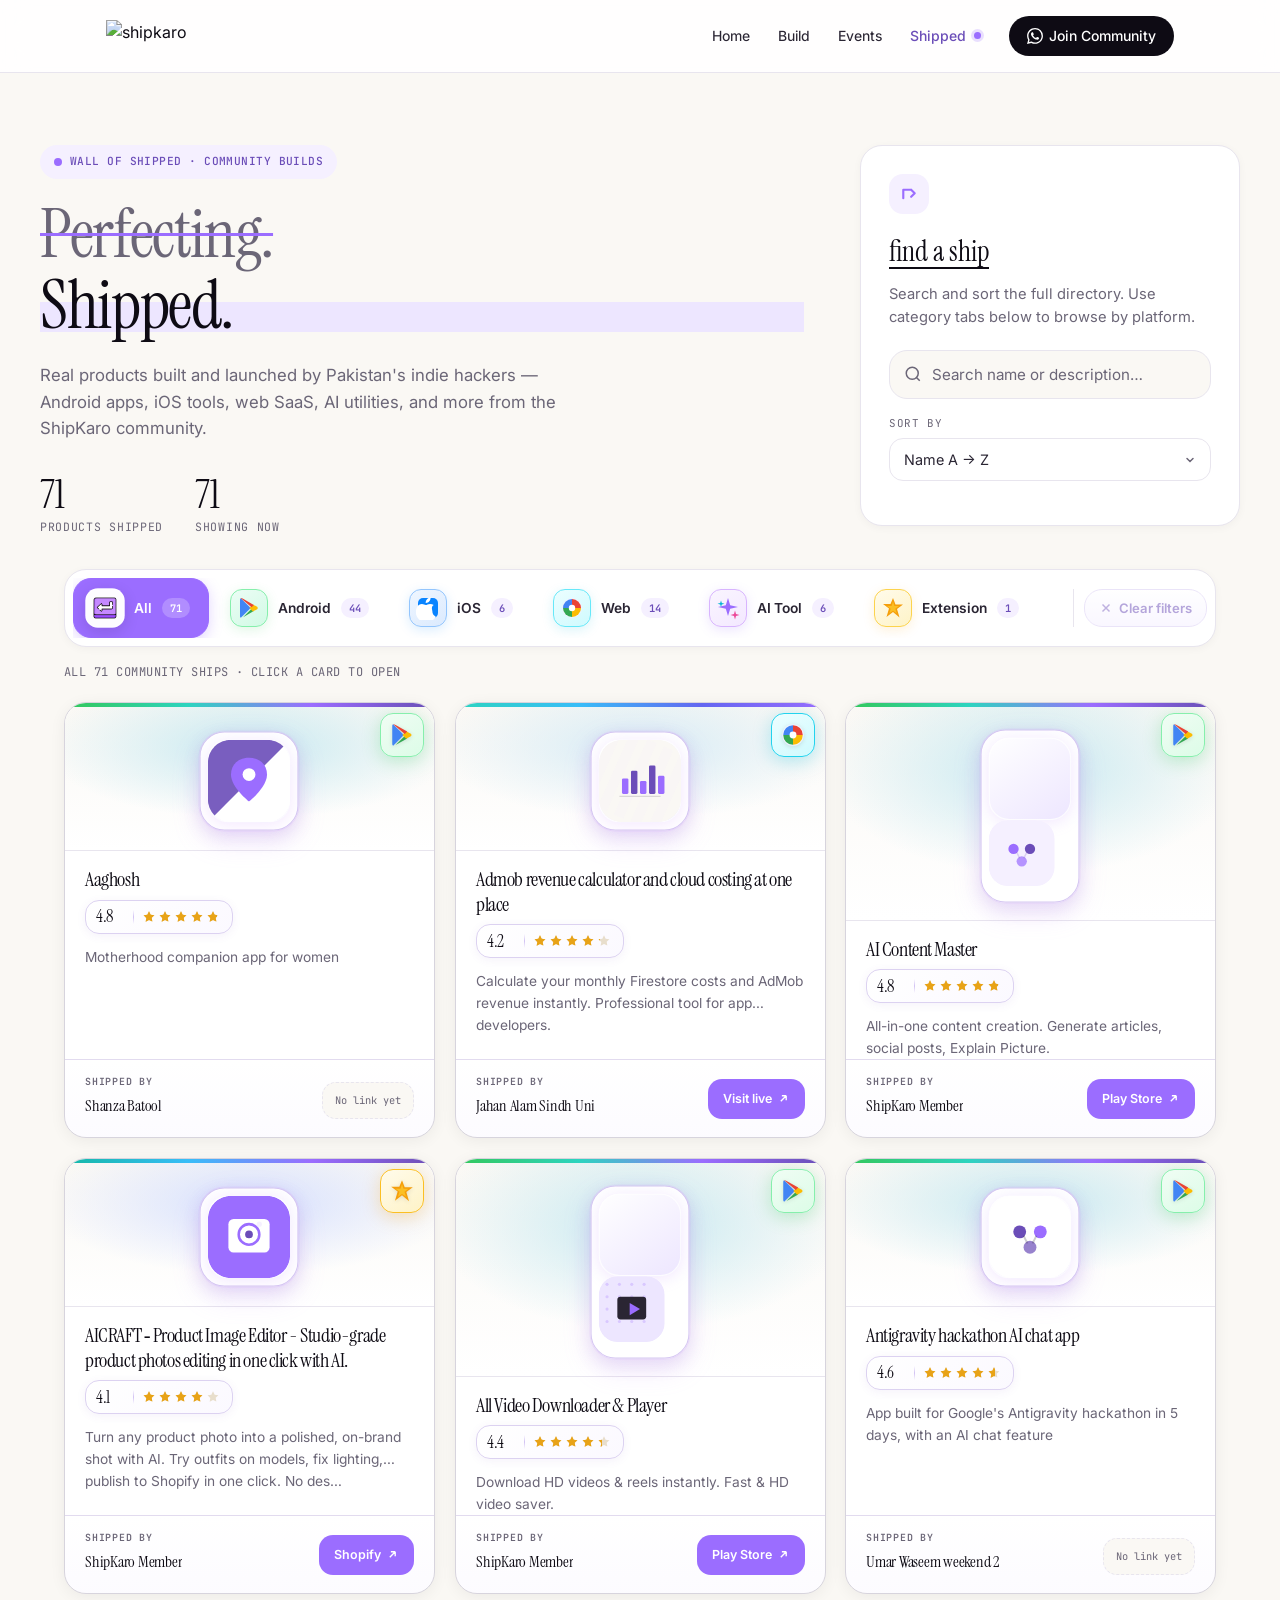
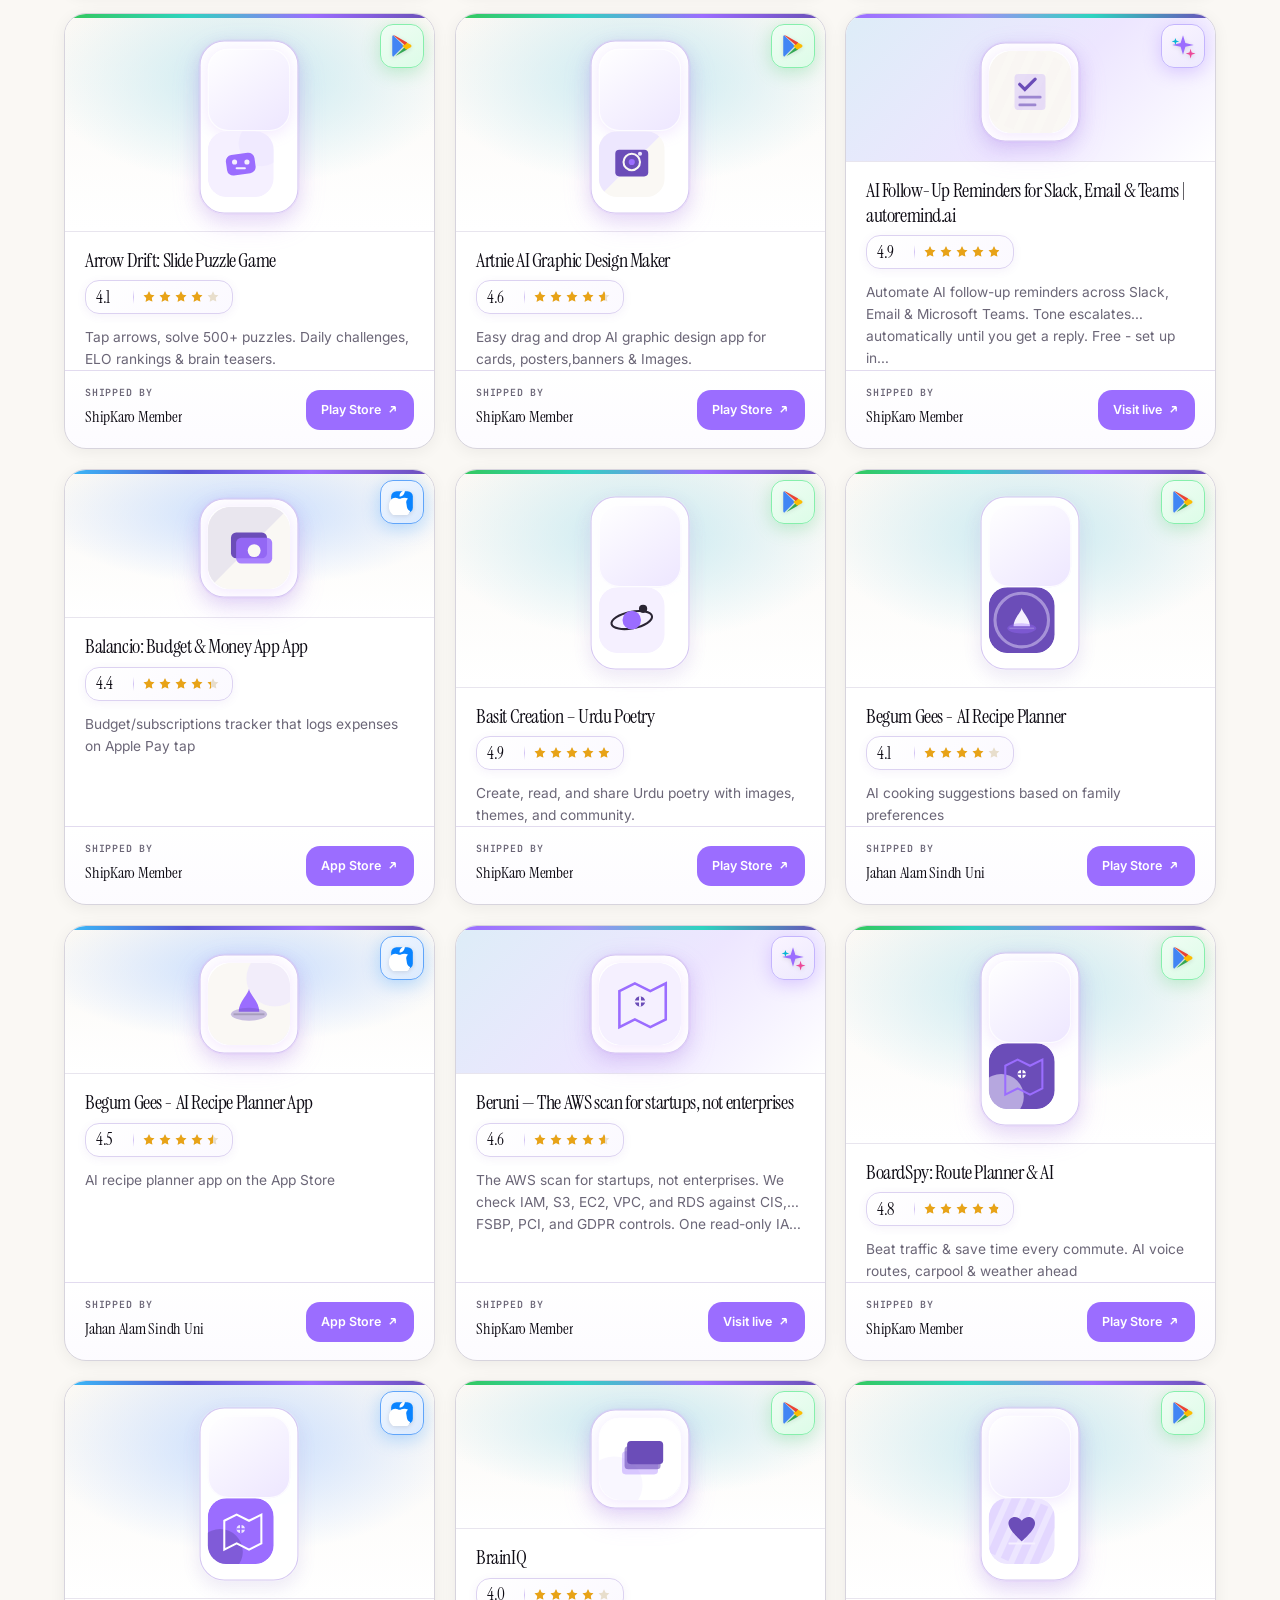
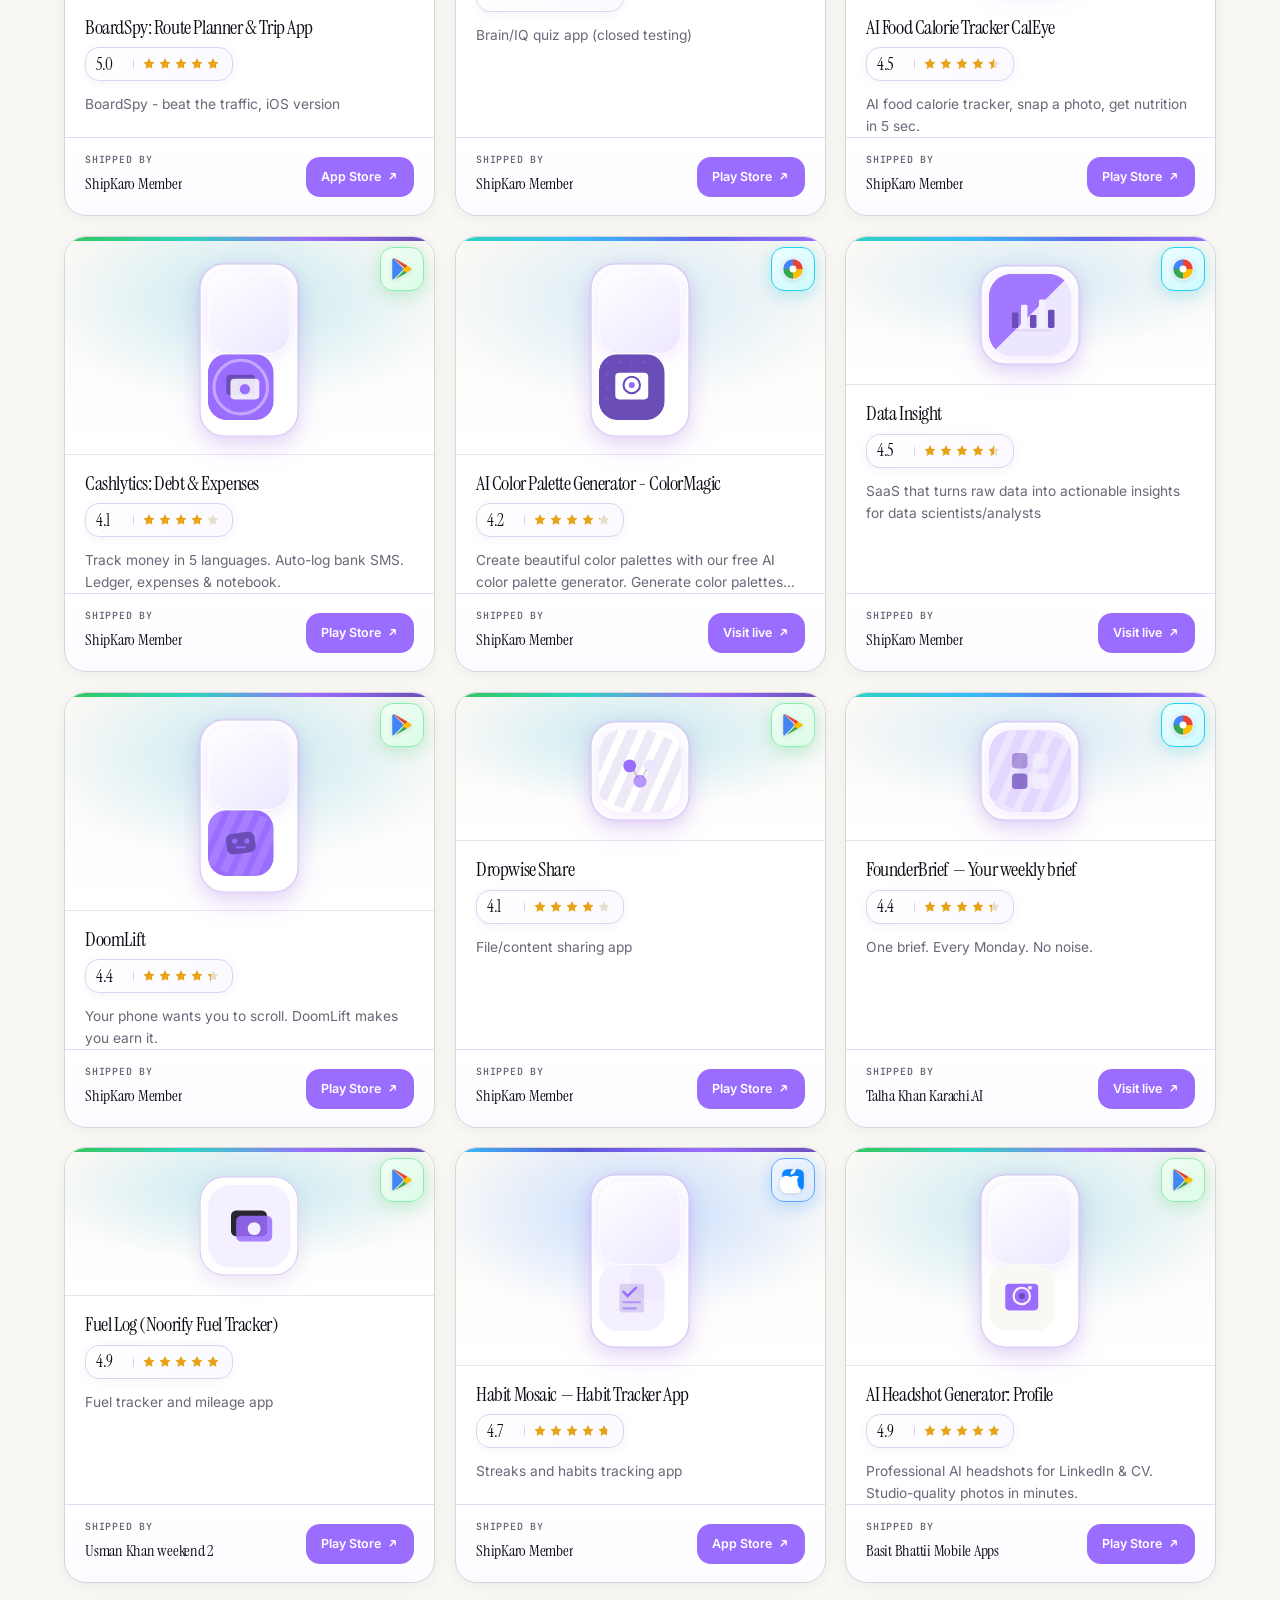
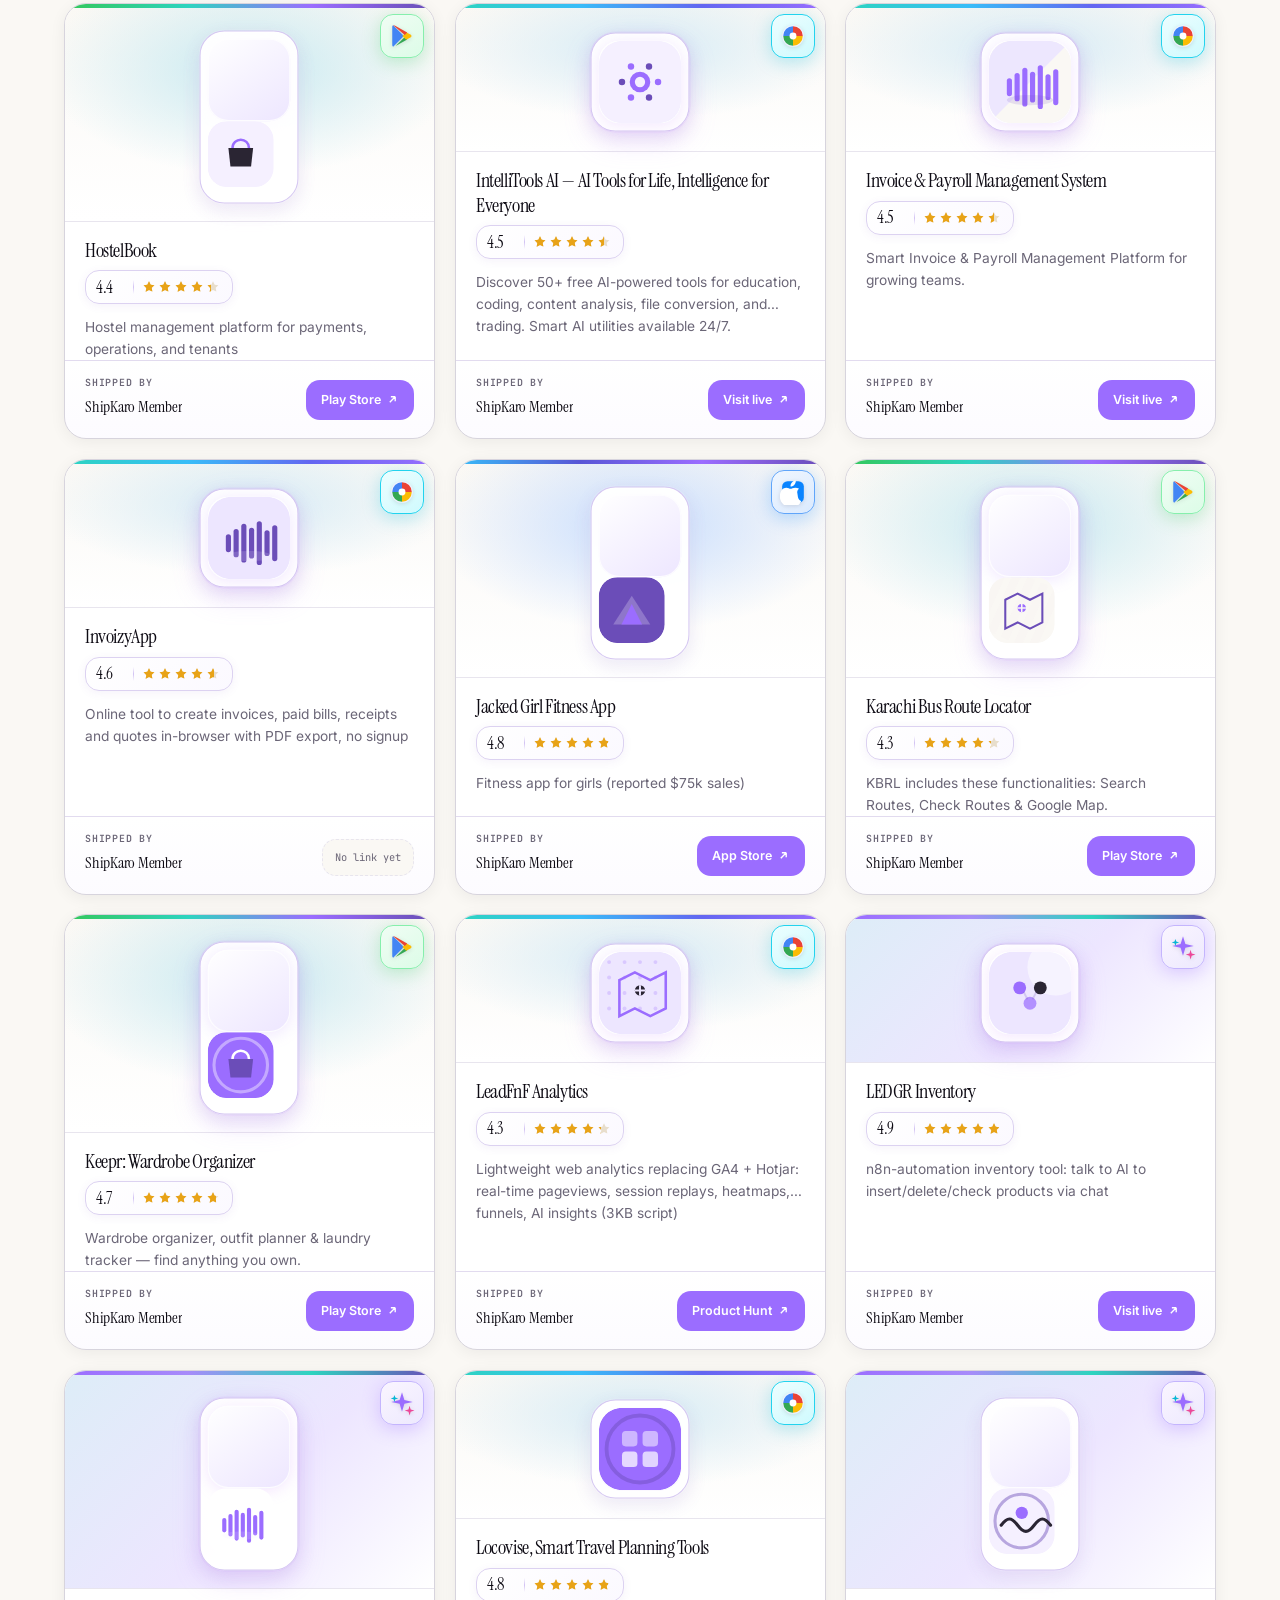
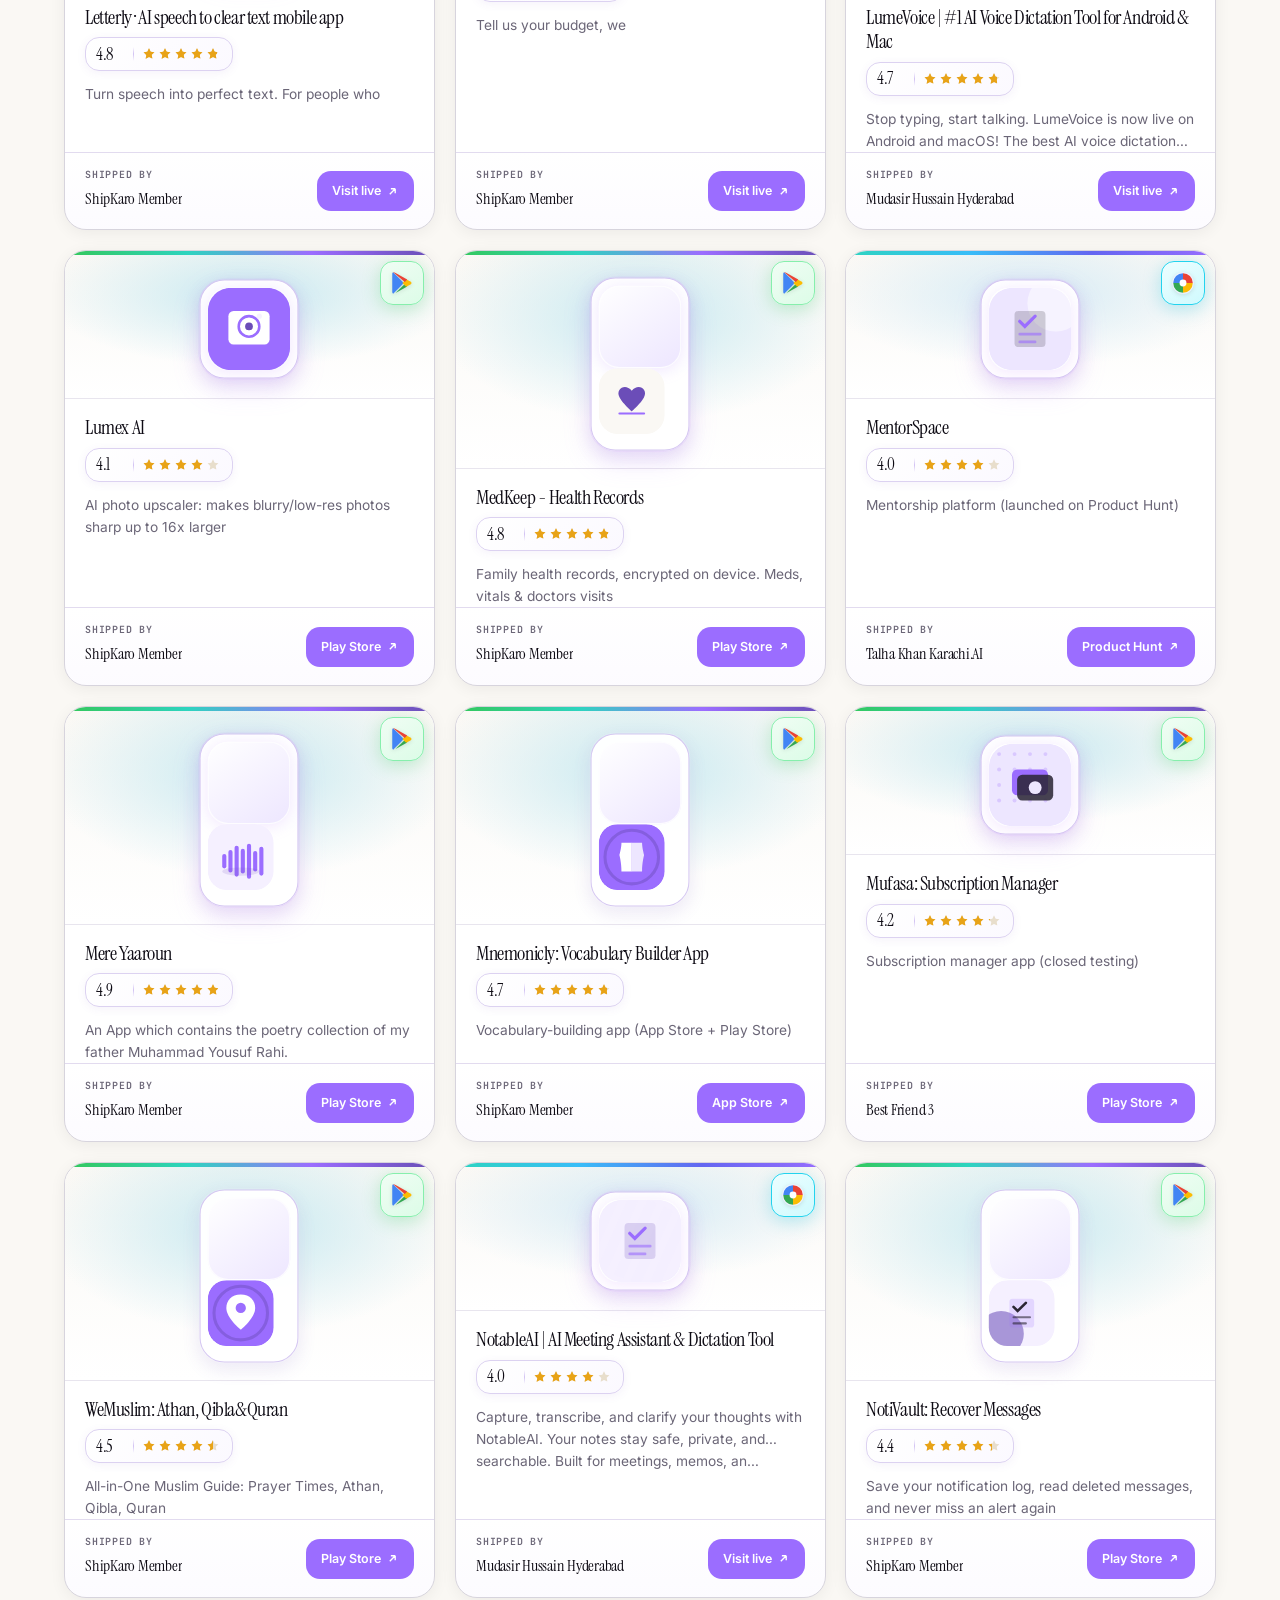
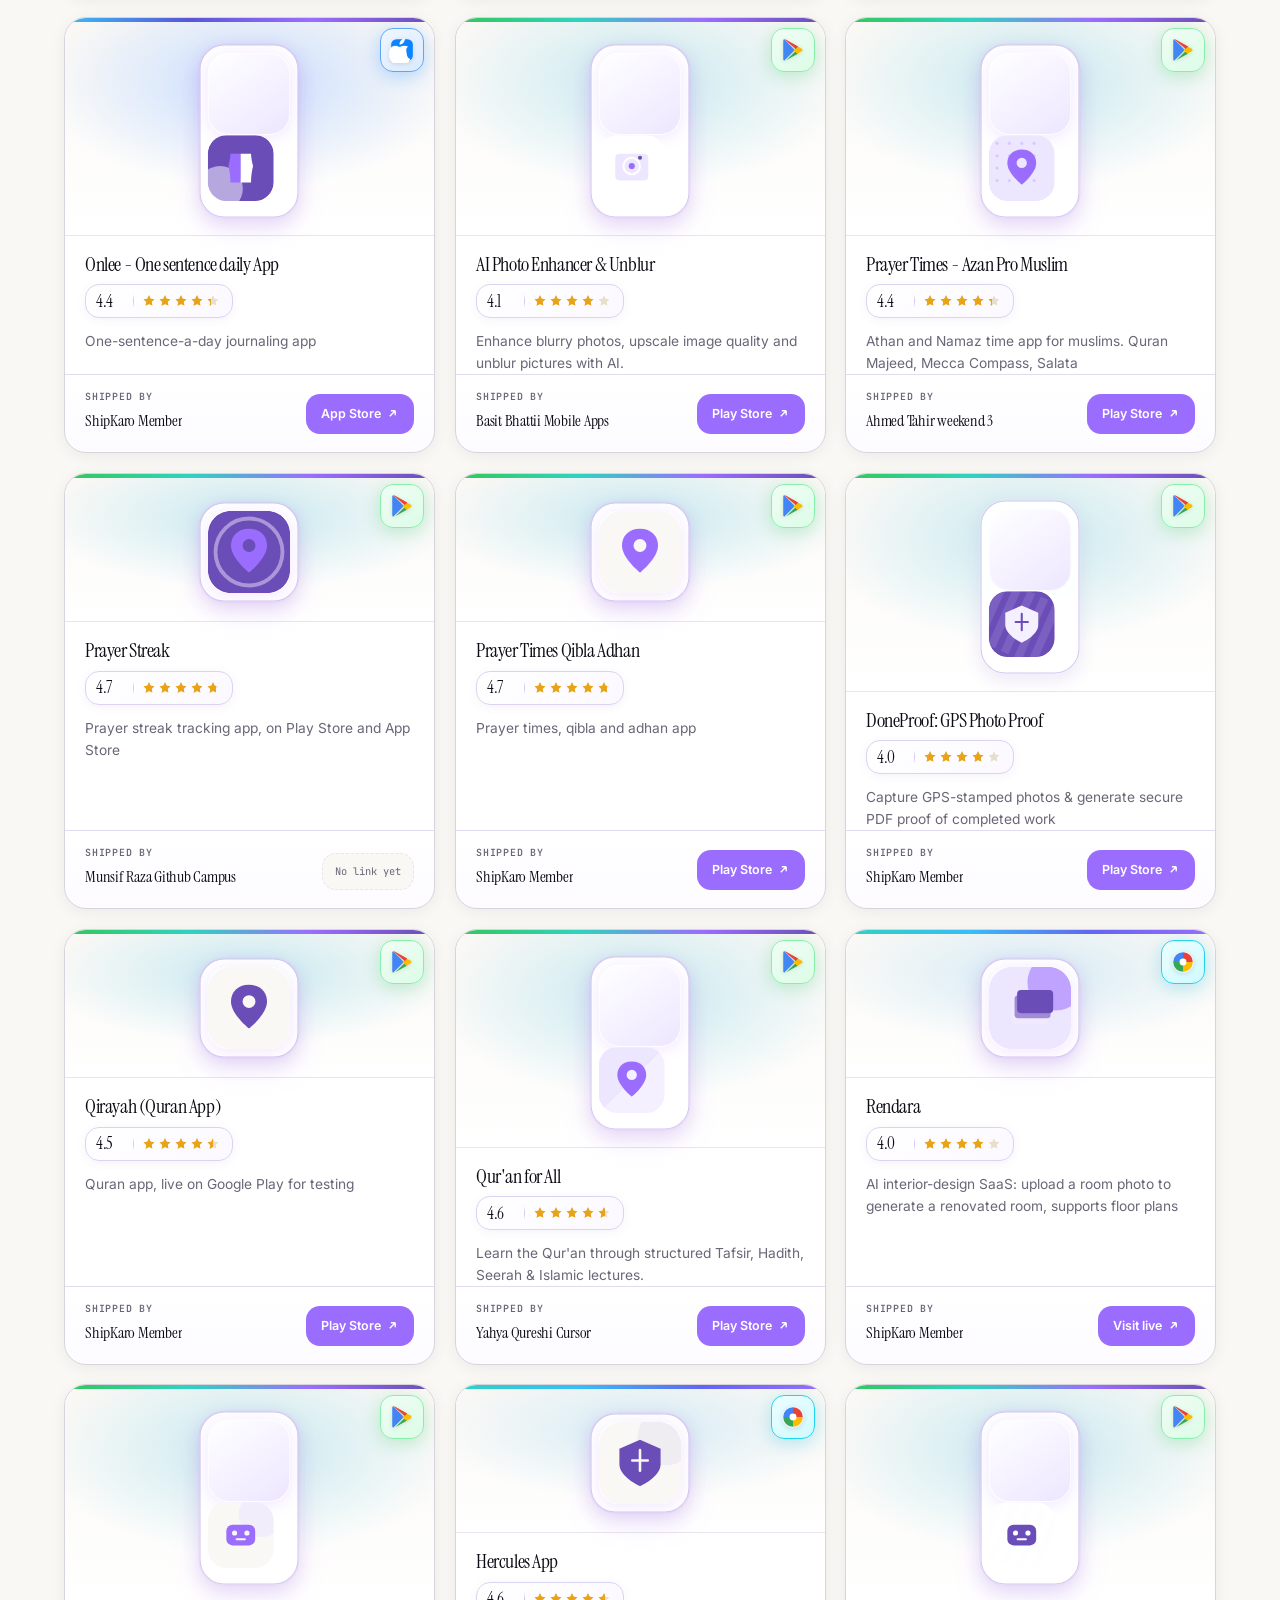
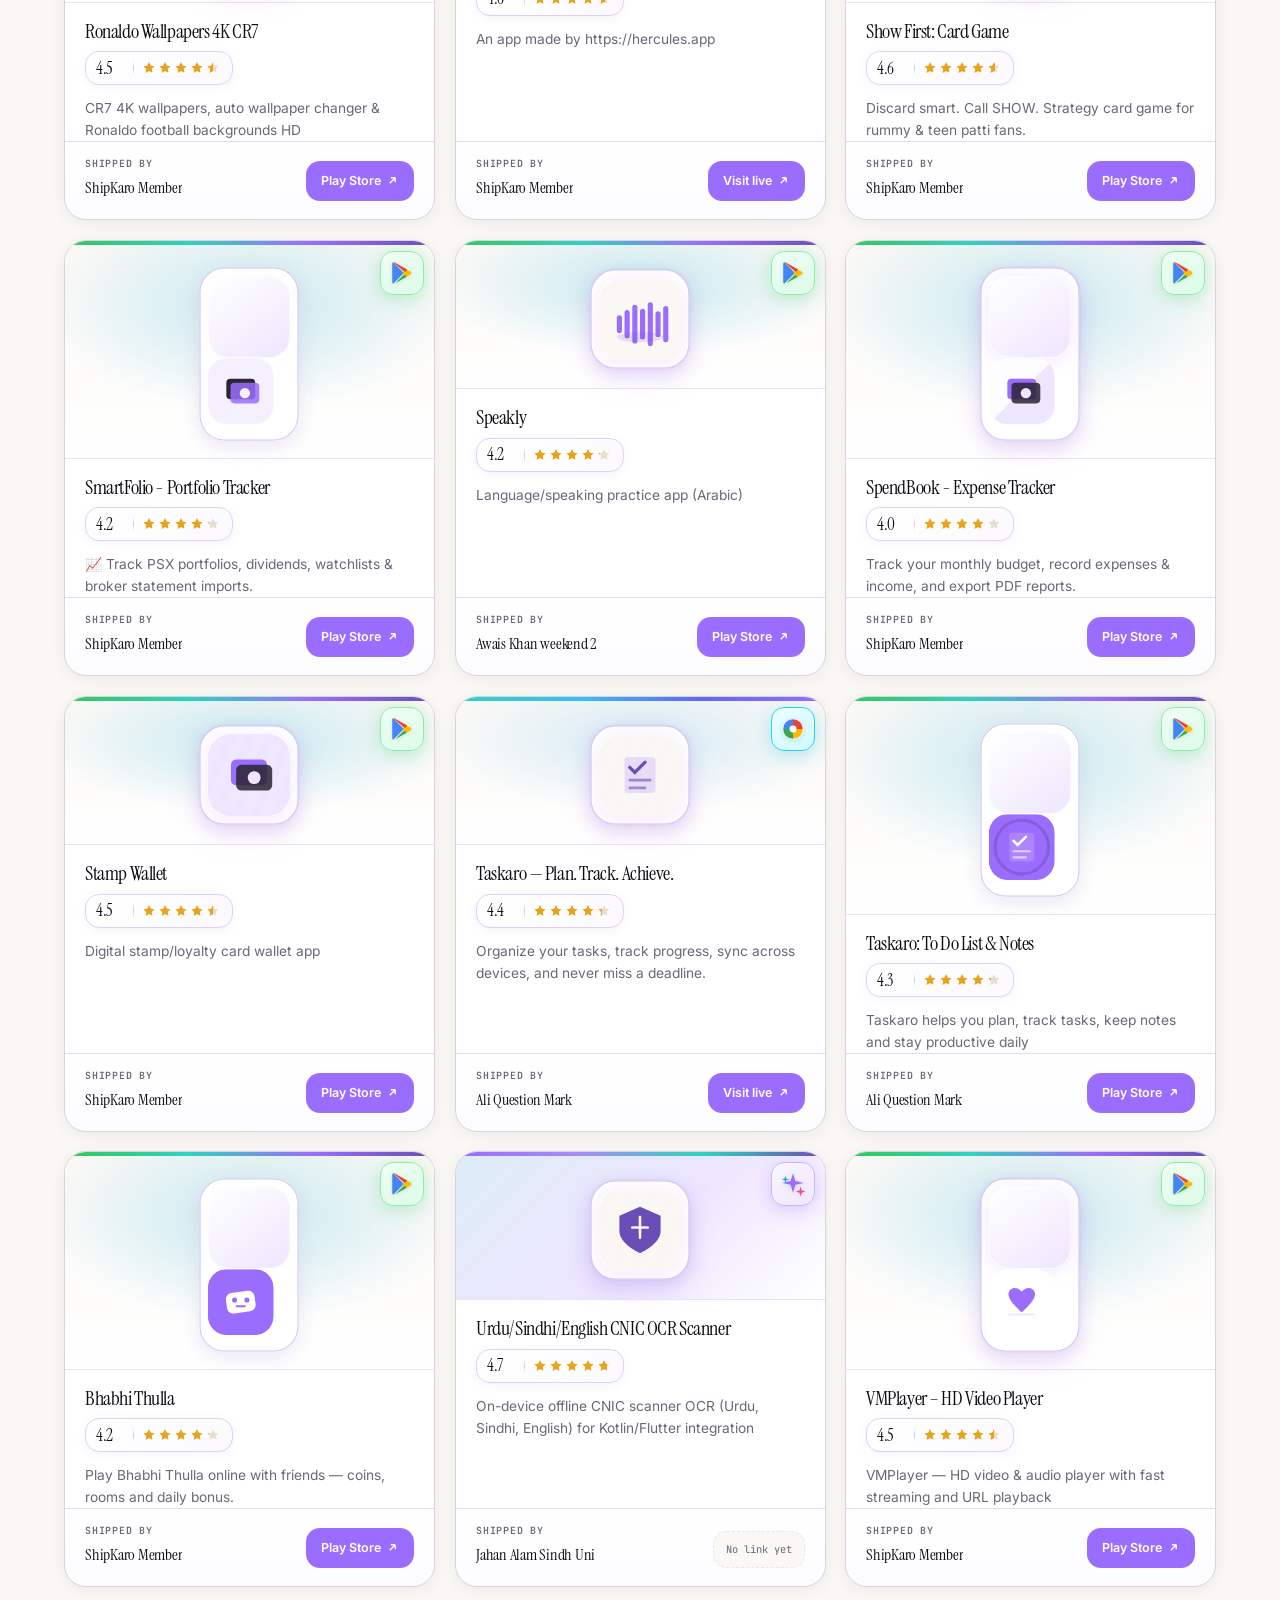
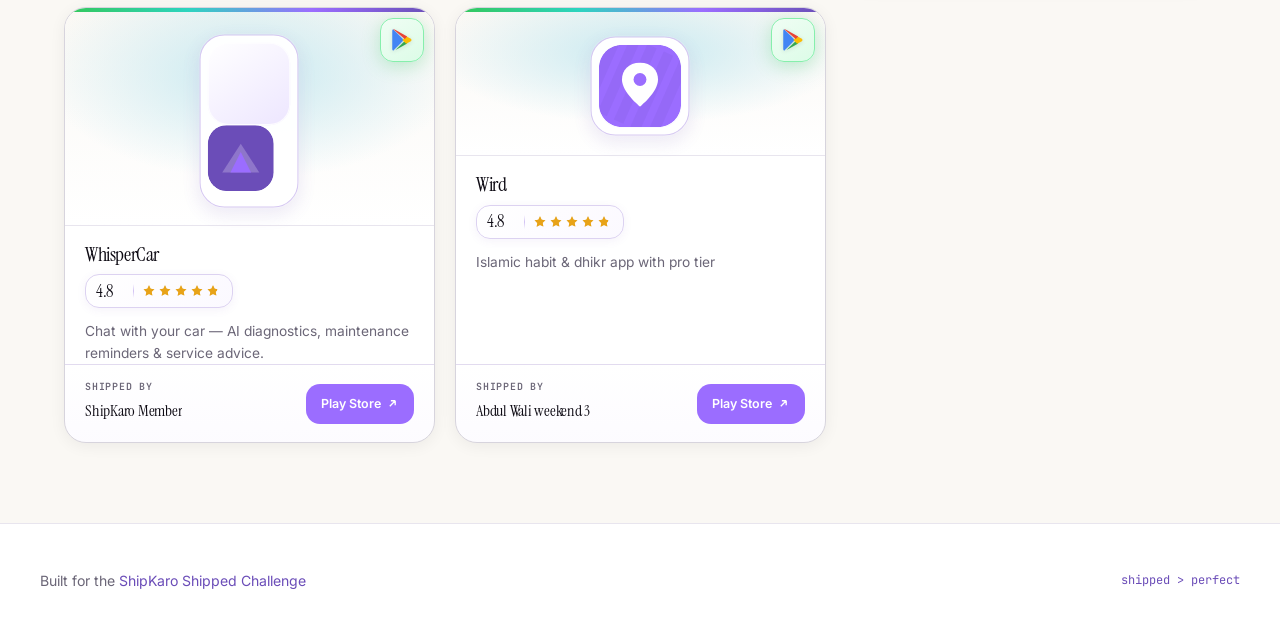
==== index.html @ ea10a56d "Add ShipKaro favicon and premium book cover styling. Wire the ShipKaro enter-key icon as the browser" ====
<!DOCTYPE html>
<html lang="en">
<head>
  <meta charset="UTF-8">
  <meta name="viewport" content="width=device-width, initial-scale=1.0">
  <meta name="description" content="71 products shipped by the ShipKaro community — apps, web tools, AI products, and more.">
  <title>Shipped — ShipKaro Community Directory</title>
  <link rel="icon" href="assets/favicon.png" type="image/png">
  <link rel="icon" type="image/png" href="assets/favicon.png" sizes="32x32">
  <link rel="apple-touch-icon" href="assets/favicon.png">
  <link rel="preconnect" href="https://fonts.googleapis.com">
  <link rel="preconnect" href="https://fonts.gstatic.com" crossorigin>
  <link href="https://fonts.googleapis.com/css2?family=Instrument+Serif:ital@0;1&family=Inter:wght@400;450;500;600;700&family=JetBrains+Mono:wght@400;500&display=swap" rel="stylesheet">
  <link rel="stylesheet" href="styles.css">
</head>
<body>
  <a href="#main" class="skip-link">Skip to products</a>

  <header class="v1-nav" id="site-nav">
    <div class="v1-wrap v1-nav-inner">
      <a class="v1-logo" href="https://www.shipkaro.dev/" target="_blank" rel="noopener">
        <img src="https://www.shipkaro.dev/assets/shipkaro_logo_light.png" alt="shipkaro" width="150" height="32" fetchpriority="high">
      </a>
      <div class="v1-nav-links">
        <a href="https://www.shipkaro.dev/">Home</a>
        <a href="https://1dayapp.shipkaro.dev" target="_blank" rel="noopener">Build</a>
        <a href="https://www.shipkaro.dev/events">Events</a>
        <a href="#main" class="has-active" aria-current="page">Shipped <span class="v1-nav-dot" aria-hidden="true"></span></a>
        <a class="v1-nav-cta" href="https://shipkaro.dev/community" target="_blank" rel="noopener">
          <svg xmlns="http://www.w3.org/2000/svg" width="16" height="16" viewBox="0 0 24 24" fill="currentColor" aria-hidden="true"><path d="M17.472 14.382c-.297-.149-1.758-.867-2.03-.967-.273-.099-.471-.148-.67.15-.197.297-.767.966-.94 1.164-.173.199-.347.223-.644.075-.297-.15-1.255-.463-2.39-1.475-.883-.788-1.48-1.761-1.653-2.059-.173-.297-.018-.458.13-.606.134-.133.298-.347.446-.52.149-.174.198-.298.298-.497.099-.198.05-.371-.025-.52-.075-.149-.669-1.612-.916-2.207-.242-.579-.487-.5-.669-.51-.173-.008-.371-.01-.57-.01-.198 0-.52.074-.792.372-.272.297-1.04 1.016-1.04 2.479 0 1.462 1.065 2.875 1.213 3.074.149.198 2.096 3.2 5.077 4.487.709.306 1.262.489 1.694.625.712.227 1.36.195 1.871.118.571-.085 1.758-.719 2.006-1.413.248-.694.248-1.289.173-1.413-.074-.124-.272-.198-.57-.347m-5.421 7.403h-.004a9.87 9.87 0 01-5.031-1.378l-.361-.214-3.741.982.998-3.648-.235-.374a9.86 9.86 0 01-1.51-5.26c.001-5.45 4.436-9.884 9.888-9.884 2.64 0 5.122 1.03 6.988 2.898a9.825 9.825 0 012.893 6.994c-.003 5.45-4.437 9.884-9.885 9.884m8.413-18.297A11.815 11.815 0 0012.05 0C5.495 0 .16 5.335.157 11.892c0 2.096.547 4.142 1.588 5.945L.057 24l6.305-1.654a11.882 11.882 0 005.683 1.448h.005c6.554 0 11.89-5.335 11.893-11.893a11.821 11.821 0 00-3.48-8.413z"/></svg>
          Join Community
        </a>
      </div>
    </div>
  </header>

  <main id="main">
    <section class="hero">
      <div class="hero-inner">
        <div class="hero-copy">
          <div class="badge">
            <span class="badge-dot" aria-hidden="true"></span>
            <span class="badge-text">Wall of shipped · Community builds</span>
          </div>
          <h1 class="hero-title">
            <span class="strike">Perfecting.</span>
            <span class="highlight">Shipped.</span>
          </h1>
          <p class="hero-desc">
            Real products built and launched by Pakistan's indie hackers — Android apps, iOS tools, web SaaS, AI utilities, and more from the ShipKaro community.
          </p>
          <div class="hero-stats">
            <div class="stat-block">
              <span class="stat-number" id="total-count" data-target="71">0</span>
              <span class="stat-label">products shipped</span>
            </div>
            <div class="stat-block">
              <span class="stat-number" id="visible-count">0</span>
              <span class="stat-label">showing now</span>
            </div>
          </div>
        </div>

        <aside class="hero-panel" aria-label="Directory controls">
          <div class="panel-icon" aria-hidden="true">
            <svg width="20" height="20" viewBox="0 0 14 14" fill="none"><path d="M3 10V4h5.5M8.5 4L11 6.5M11 6.5L8.5 9" stroke="currentColor" stroke-width="1.5" stroke-linecap="round" stroke-linejoin="round"/></svg>
          </div>
          <h2 class="panel-title">find a ship</h2>
          <p class="panel-desc">Search and sort the full directory. Use category tabs below to browse by platform.</p>

          <label class="search-wrap">
            <span class="visually-hidden">Search products</span>
            <svg class="search-icon" width="18" height="18" viewBox="0 0 24 24" fill="none" stroke="currentColor" stroke-width="2" aria-hidden="true"><circle cx="11" cy="11" r="8"/><path d="M21 21l-4.35-4.35"/></svg>
            <input type="search" id="search" placeholder="Search name or description…" autocomplete="off" enterkeyhint="search">
          </label>

          <div class="control-row">
            <label class="select-wrap">
              <span class="control-label">Sort by</span>
              <select id="sort">
                <option value="name-asc">Name A → Z</option>
                <option value="name-desc">Name Z → A</option>
                <option value="type">Type</option>
                <option value="has-link">Has link first</option>
              </select>
            </label>
          </div>

        </aside>
      </div>
    </section>

    <section class="grid-section" aria-live="polite" aria-atomic="false">
      <div class="filters-shell">
        <nav class="category-tabs" id="category-tabs" role="tablist" aria-label="Filter by category">
          <!-- populated by JS -->
        </nav>
        <div class="filters-shell-actions">
          <button type="button" class="clear-filters-btn is-dimmed" id="clear-filters" disabled aria-label="Clear all filters">
            <svg width="14" height="14" viewBox="0 0 24 24" fill="none" stroke="currentColor" stroke-width="2.5" aria-hidden="true"><path d="M18 6L6 18M6 6l12 12"/></svg>
            <span class="clear-filters-text">Clear filters</span>
          </button>
        </div>
      </div>

      <div class="grid-toolbar">
        <p class="results-text" id="results-text">Loading products…</p>
      </div>
      <div class="product-grid" id="product-grid" role="list"></div>
      <div class="empty-state" id="empty-state" hidden>
        <p class="empty-title">No ships found</p>
        <p class="empty-desc">Try a different search or clear your filters.</p>
      </div>
    </section>
  </main>

  <div class="detail-overlay" id="detail-overlay" hidden>
    <div class="detail-backdrop" data-close aria-hidden="true"></div>
    <div class="detail-book" id="detail-book" role="dialog" aria-modal="true" aria-labelledby="detail-title">
      <div class="book-cover" aria-hidden="true">
        <div class="book-cover-spine">
          <span class="book-spine-grooves" aria-hidden="true"></span>
          <span class="book-spine-initials" aria-hidden="true">SK</span>
        </div>
        <div class="book-cover-face">
          <span class="book-cover-sheen" aria-hidden="true"></span>
          <div class="book-cover-emblem">
            <img src="assets/favicon.png" alt="" class="book-cover-icon" width="24" height="24">
          </div>
          <span class="book-cover-label">shipkaro</span>
          <span class="book-cover-sub">shipped directory</span>
          <span class="book-cover-foil" aria-hidden="true">shipped &gt; perfect</span>
        </div>
      </div>
      <div class="book-page">
        <button type="button" class="book-close" id="detail-close" aria-label="Close details">×</button>
        <div class="book-page-inner" id="detail-content"></div>
      </div>
    </div>
  </div>

  <footer class="site-footer">
    <div class="footer-inner">
      <p>Built for the <a href="https://1dayapp.shipkaro.dev/challenge.html">ShipKaro Shipped Challenge</a></p>
      <p class="footer-mono">shipped &gt; perfect</p>
    </div>
  </footer>

  <script src="icons.js" defer></script>
  <script src="app.js" defer></script>
</body>
</html>
---- styles.css ----
/* ShipKaro Shipped — brand tokens (strict palette) */
:root {
  --purple: #9B6DFF;
  --purple-deep: #6B4DB8;
  --purple-soft: #F5F0FF;
  --purple-light: #EDE6FF;
  --paper: #FFFFFF;
  --soft: #FAF8F4;
  --ink: #0E0B14;
  --ink-2: #2A2533;
  --mute: #6B6677;
  --rule: #E8E5EE;

  --radius-sm: 14px;
  --radius-md: 18px;
  --radius-lg: 22px;

  --font-display: "Instrument Serif", Georgia, serif;
  --font-body: "Inter", system-ui, sans-serif;
  --font-mono: "JetBrains Mono", ui-monospace, monospace;

  --shadow-hover: 0 12px 32px rgba(14, 11, 20, 0.08);
  --shadow-card: 0 2px 8px rgba(14, 11, 20, 0.04);
  --transition: 180ms ease;
}

*, *::before, *::after { box-sizing: border-box; }

html {
  scroll-behavior: smooth;
  -webkit-text-size-adjust: 100%;
}

body {
  margin: 0;
  font-family: var(--font-body);
  font-size: 16px;
  line-height: 1.6;
  color: var(--ink);
  background: var(--soft);
  min-height: 100vh;
}

img { max-width: 100%; display: block; }

a { color: var(--purple-deep); text-decoration: none; }
a:hover { color: var(--purple); }

.visually-hidden,
.skip-link {
  position: absolute;
  width: 1px;
  height: 1px;
  padding: 0;
  margin: -1px;
  overflow: hidden;
  clip: rect(0, 0, 0, 0);
  white-space: nowrap;
  border: 0;
}

.skip-link:focus {
  position: fixed;
  top: 12px;
  left: 12px;
  z-index: 1000;
  width: auto;
  height: auto;
  padding: 10px 16px;
  margin: 0;
  clip: auto;
  background: var(--purple);
  color: var(--paper);
  border-radius: var(--radius-sm);
  font-weight: 600;
}

/* Layout wrap — matches shipkaro.dev */
.v1-wrap {
  max-width: 1180px;
  margin: 0 auto;
  padding: 0 56px;
}

@media (max-width: 900px) {
  .v1-wrap { padding: 0 24px; }
}

@media (max-width: 480px) {
  .v1-wrap { padding: 0 16px; }
}

/* Nav — ported from shipkaro.dev */
.v1-nav {
  position: sticky;
  top: 0;
  z-index: 100;
  background: rgba(255, 255, 255, 0.85);
  backdrop-filter: blur(14px);
  -webkit-backdrop-filter: blur(14px);
  border-bottom: 1px solid var(--rule);
  transition: box-shadow 0.3s ease, background 0.3s ease;
}

.v1-nav.scrolled {
  background: rgba(255, 255, 255, 0.95);
  box-shadow: 0 4px 20px rgba(14, 11, 20, 0.06);
}

.v1-nav-inner {
  height: 72px;
  display: flex;
  align-items: center;
  justify-content: space-between;
  gap: 16px;
}

.v1-logo {
  display: flex;
  align-items: center;
  flex-shrink: 0;
  color: var(--ink);
}

.v1-logo:hover { color: var(--ink); }

.v1-logo img {
  height: 32px;
  width: auto;
  display: block;
}

.v1-nav-links {
  display: flex;
  gap: 28px;
  align-items: center;
  flex-wrap: wrap;
  justify-content: flex-end;
}

.v1-nav-links a {
  font-size: 14px;
  color: var(--ink-2);
  font-weight: 450;
  transition: color 0.15s;
  position: relative;
  white-space: nowrap;
}

.v1-nav-links a:hover { color: var(--purple-deep); }

.v1-nav-links a:not(.v1-nav-cta):not(.has-active)::after {
  content: "";
  position: absolute;
  bottom: -4px;
  left: 0;
  right: 0;
  height: 2px;
  background: var(--purple);
  transform: scaleX(0);
  transform-origin: center;
  transition: transform 0.25s cubic-bezier(0.16, 1, 0.3, 1);
  border-radius: 1px;
}

.v1-nav-links a:not(.v1-nav-cta):not(.has-active):hover::after {
  transform: scaleX(1);
}

.v1-nav-links a.has-active {
  color: var(--purple-deep);
  font-weight: 500;
}

.v1-nav-dot {
  display: inline-block;
  width: 7px;
  height: 7px;
  border-radius: 50%;
  background: var(--purple);
  margin-left: 4px;
  box-shadow: 0 0 0 3px rgba(155, 109, 255, 0.22);
  animation: v1-pulse 2s ease-in-out infinite;
  vertical-align: middle;
  position: relative;
  top: -1px;
}

@keyframes v1-pulse {
  0%, 100% { box-shadow: 0 0 0 3px rgba(155, 109, 255, 0.22); }
  50% { box-shadow: 0 0 0 5px rgba(155, 109, 255, 0.1); }
}

.v1-nav-links a.v1-nav-cta {
  font-size: 14px;
  padding: 9px 18px;
  background: var(--ink);
  color: #fff;
  border: none;
  border-radius: 999px;
  font-weight: 500;
  display: inline-flex;
  align-items: center;
  gap: 6px;
  transition: background 0.15s;
}

.v1-nav-links a.v1-nav-cta:hover {
  background: var(--purple-deep);
  color: #fff;
}

@media (max-width: 768px) {
  .v1-nav-inner {
    flex-direction: column;
    height: auto;
    min-height: 0;
    padding-top: 12px;
    padding-bottom: 12px;
    gap: 12px;
  }

  .v1-nav-links {
    gap: 10px 16px;
    justify-content: center;
    width: 100%;
  }

  .v1-nav-links a { font-size: 13px; }

  .v1-nav-links a.v1-nav-cta {
    font-size: 13px;
    padding: 9px 16px;
    width: 100%;
    justify-content: center;
    margin-top: 2px;
  }
}

/* Buttons */
.btn {
  display: inline-flex;
  align-items: center;
  justify-content: center;
  gap: 8px;
  padding: 12px 20px;
  border-radius: var(--radius-md);
  font-family: var(--font-body);
  font-size: 0.9rem;
  font-weight: 600;
  border: none;
  cursor: pointer;
  transition: transform var(--transition), box-shadow var(--transition), background var(--transition);
  white-space: nowrap;
}

.btn:active { transform: scale(0.98); }

.btn-sm {
  padding: 10px 16px;
  font-size: 0.85rem;
  border-radius: var(--radius-sm);
}

.btn-ink {
  background: var(--ink);
  color: var(--paper);
}

.btn-ink:hover {
  background: var(--ink-2);
  color: var(--paper);
  box-shadow: var(--shadow-hover);
}

.btn-ghost {
  background: var(--paper);
  color: var(--ink-2);
  border: 1px solid var(--rule);
}

.btn-ghost:hover {
  border-color: var(--purple);
  color: var(--purple-deep);
}

/* removed legacy .site-header .btn-ink margin rules */

/* Hero */
.hero {
  padding: 48px 24px 32px;
}

.hero-inner {
  max-width: 1200px;
  margin: 0 auto;
  display: grid;
  gap: 40px;
  align-items: start;
}

@media (min-width: 960px) {
  .hero-inner {
    grid-template-columns: 1fr 380px;
    gap: 56px;
    padding-top: 24px;
  }
}

.badge {
  display: inline-flex;
  align-items: center;
  gap: 8px;
  padding: 8px 14px;
  background: var(--purple-soft);
  border-radius: 999px;
  margin-bottom: 20px;
}

.badge-dot {
  width: 8px;
  height: 8px;
  border-radius: 50%;
  background: var(--purple);
  flex-shrink: 0;
}

.badge-text {
  font-family: var(--font-mono);
  font-size: 0.7rem;
  font-weight: 500;
  letter-spacing: 0.04em;
  text-transform: uppercase;
  color: var(--purple-deep);
}

.hero-title {
  font-family: var(--font-display);
  font-size: clamp(2.75rem, 7vw, 4.25rem);
  font-weight: 400;
  line-height: 1.05;
  margin: 0 0 20px;
  letter-spacing: -0.02em;
}

.strike {
  display: block;
  color: var(--mute);
  text-decoration: line-through;
  text-decoration-color: var(--purple);
  text-decoration-thickness: 3px;
}

.highlight {
  display: block;
  background: linear-gradient(var(--purple-light), var(--purple-light)) no-repeat;
  background-size: 100% 42%;
  background-position: 0 78%;
  padding-right: 4px;
}

.hero-desc {
  max-width: 520px;
  color: var(--mute);
  font-size: 1.05rem;
  margin: 0 0 32px;
}

.hero-stats {
  display: flex;
  gap: 32px;
  flex-wrap: wrap;
}

.stat-block {
  display: flex;
  flex-direction: column;
  gap: 4px;
}

.stat-number {
  font-family: var(--font-display);
  font-size: 2.5rem;
  line-height: 1;
  color: var(--ink);
}

.stat-label {
  font-family: var(--font-mono);
  font-size: 0.72rem;
  text-transform: uppercase;
  letter-spacing: 0.06em;
  color: var(--mute);
}

/* Control panel */
.hero-panel {
  background: var(--paper);
  border: 1px solid var(--rule);
  border-radius: var(--radius-lg);
  padding: 28px;
  box-shadow: var(--shadow-card);
}

.panel-icon {
  display: inline-flex;
  align-items: center;
  justify-content: center;
  width: 40px;
  height: 40px;
  background: var(--purple-soft);
  color: var(--purple);
  border-radius: var(--radius-sm);
  margin-bottom: 16px;
}

.panel-title {
  font-family: var(--font-display);
  font-size: 1.75rem;
  font-weight: 400;
  margin: 0 0 8px;
  text-decoration: underline;
  text-decoration-color: var(--ink);
  text-underline-offset: 6px;
  text-decoration-thickness: 2px;
}

.panel-desc {
  color: var(--mute);
  font-size: 0.92rem;
  margin: 0 0 20px;
}

.search-wrap {
  display: flex;
  align-items: center;
  gap: 10px;
  background: var(--soft);
  border: 1px solid var(--rule);
  border-radius: var(--radius-md);
  padding: 0 14px;
  margin-bottom: 16px;
  transition: border-color var(--transition), box-shadow var(--transition);
}

.search-wrap:focus-within {
  border-color: var(--purple);
  box-shadow: 0 0 0 3px var(--purple-light);
}

.search-icon {
  color: var(--mute);
  flex-shrink: 0;
}

.search-wrap input {
  flex: 1;
  border: none;
  background: transparent;
  padding: 14px 0;
  font-family: var(--font-body);
  font-size: 0.95rem;
  color: var(--ink);
  outline: none;
  min-width: 0;
}

.search-wrap input::placeholder { color: var(--mute); }

.control-row { margin-bottom: 16px; }

.select-wrap {
  display: flex;
  flex-direction: column;
  gap: 6px;
}

.control-label {
  font-family: var(--font-mono);
  font-size: 0.68rem;
  text-transform: uppercase;
  letter-spacing: 0.06em;
  color: var(--mute);
}

.select-wrap select {
  width: 100%;
  padding: 12px 14px;
  border: 1px solid var(--rule);
  border-radius: var(--radius-sm);
  background: var(--paper);
  font-family: var(--font-body);
  font-size: 0.9rem;
  color: var(--ink-2);
  cursor: pointer;
  appearance: none;
  background-image: url("data:image/svg+xml,%3Csvg xmlns='http://www.w3.org/2000/svg' width='12' height='12' viewBox='0 0 12 12'%3E%3Cpath d='M3 4.5L6 7.5L9 4.5' stroke='%236B6677' stroke-width='1.5' fill='none' stroke-linecap='round'/%3E%3C/svg%3E");
  background-repeat: no-repeat;
  background-position: right 14px center;
  padding-right: 36px;
}

.select-wrap select:focus {
  outline: none;
  border-color: var(--purple);
  box-shadow: 0 0 0 3px var(--purple-light);
}

/* Filters shell — tabs + clear inside one bar */
.filters-shell {
  display: flex;
  align-items: center;
  gap: 0;
  margin-bottom: 16px;
  padding: 8px;
  background: var(--paper);
  border: 1.5px solid var(--rule);
  border-radius: var(--radius-lg);
  box-shadow: var(--shadow-card);
}

.filters-shell .category-tabs {
  flex: 1;
  min-width: 0;
  margin-bottom: 0;
  padding: 0;
  border: none;
  border-radius: 0;
  box-shadow: none;
  background: transparent;
}

.filters-shell-actions {
  flex-shrink: 0;
  display: flex;
  align-items: center;
  padding-left: 10px;
  margin-left: 6px;
  border-left: 1.5px solid var(--rule);
}

.clear-filters-btn {
  display: inline-flex;
  align-items: center;
  justify-content: center;
  gap: 6px;
  padding: 10px 14px;
  border: 1.5px solid color-mix(in srgb, var(--purple) 22%, var(--rule));
  border-radius: var(--radius-md);
  background: linear-gradient(180deg, var(--paper), var(--purple-soft));
  color: var(--purple-deep);
  font-family: var(--font-body);
  font-size: 0.82rem;
  font-weight: 600;
  cursor: pointer;
  white-space: nowrap;
  transition: border-color var(--transition), background var(--transition), color var(--transition), box-shadow var(--transition), opacity var(--transition);
}

.clear-filters-btn.is-dimmed,
.clear-filters-btn:disabled {
  opacity: 0.5;
  cursor: not-allowed;
  pointer-events: none;
}

.clear-filters-btn:not(:disabled):hover {
  border-color: var(--purple);
  background: var(--purple-soft);
  color: var(--ink);
  box-shadow: 0 4px 14px rgba(155, 109, 255, 0.14);
}

.clear-filters-btn svg {
  flex-shrink: 0;
  opacity: 0.85;
}

@media (max-width: 720px) {
  .filters-shell {
    flex-direction: column;
    align-items: stretch;
    padding: 8px;
  }

  .filters-shell-actions {
    border-left: none;
    border-top: 1.5px solid var(--rule);
    padding: 8px 0 0;
    margin: 6px 0 0;
    width: 100%;
  }

  .clear-filters-btn {
    width: 100%;
  }
}

@media (max-width: 480px) {
  .clear-filters-text {
    display: inline;
  }

  .clear-filters-btn {
    padding: 11px 12px;
    font-size: 0.8rem;
  }
}

/* Category tabs — pill bar */
.category-tabs {
  display: flex;
  gap: 8px;
  overflow-x: auto;
  padding: 8px;
  margin-bottom: 20px;
  background: var(--paper);
  border: 1.5px solid var(--rule);
  border-radius: var(--radius-lg);
  box-shadow: var(--shadow-card);
  scrollbar-width: thin;
  scrollbar-color: var(--rule) transparent;
  -webkit-overflow-scrolling: touch;
}

/* standalone category-tabs when not in shell — overridden by .filters-shell .category-tabs */

.category-tab {
  display: inline-flex;
  align-items: center;
  gap: 10px;
  flex-shrink: 0;
  padding: 10px 18px 10px 12px;
  border: 1px solid transparent;
  border-radius: var(--radius-md);
  background: transparent;
  font-family: var(--font-body);
  font-size: 0.86rem;
  font-weight: 600;
  color: var(--ink-2);
  cursor: pointer;
  transition: background var(--transition), border-color var(--transition), color var(--transition), transform var(--transition);
  white-space: nowrap;
}

.category-tab:hover {
  background: var(--purple-soft);
  border-color: var(--purple-light);
  color: var(--purple-deep);
}

.category-tab[aria-selected="true"] {
  background: var(--purple);
  border-color: var(--purple);
  color: var(--paper);
  box-shadow: 0 4px 14px rgba(155, 109, 255, 0.28);
}

.category-tab[aria-selected="true"]:hover {
  background: var(--purple-deep);
  border-color: var(--purple-deep);
  color: var(--paper);
}

.category-tab .tab-icon {
  display: inline-flex;
  align-items: center;
  justify-content: center;
  width: 38px;
  height: 38px;
  border-radius: 12px;
  flex-shrink: 0;
  background: var(--paper);
  border: 1.5px solid var(--rule);
  box-shadow: 0 3px 12px rgba(14, 11, 20, 0.07);
}

.category-tab .tab-icon svg {
  width: 24px;
  height: 24px;
  display: block;
}

.category-tab[data-type="all"] .tab-icon {
  background: linear-gradient(145deg, #F5F0FF, #EDE6FF);
  border-color: color-mix(in srgb, var(--purple) 35%, var(--rule));
  box-shadow: 0 3px 14px rgba(155, 109, 255, 0.22);
}

.tab-icon .sk-brand-icon,
.tab-icon img {
  width: 22px;
  height: 22px;
  display: block;
  object-fit: contain;
}

.category-tab[data-type="android"] .tab-icon {
  background: linear-gradient(145deg, #ECFDF5, #D1FAE5);
  border-color: #86EFAC;
  box-shadow: 0 3px 12px rgba(52, 199, 89, 0.15);
}

.category-tab[data-type="ios"] .tab-icon {
  background: linear-gradient(145deg, #EFF6FF, #DBEAFE);
  border-color: #93C5FD;
  box-shadow: 0 3px 12px rgba(10, 132, 255, 0.15);
}

.category-tab[data-type="web"] .tab-icon {
  background: linear-gradient(145deg, #ECFEFF, #CFFAFE);
  border-color: #67E8F9;
  box-shadow: 0 3px 12px rgba(6, 182, 212, 0.15);
}

.category-tab[data-type="ai-tool"] .tab-icon {
  background: linear-gradient(145deg, #FAF5FF, #F3E8FF);
  border-color: #D8B4FE;
  box-shadow: 0 3px 12px rgba(155, 109, 255, 0.18);
}

.category-tab[data-type="extension"] .tab-icon {
  background: linear-gradient(145deg, #FFFBEB, #FEF3C7);
  border-color: #FCD34D;
  box-shadow: 0 3px 12px rgba(245, 158, 11, 0.15);
}

.category-tab[data-type="workflow"] .tab-icon,
.category-tab[data-type="other"] .tab-icon {
  background: linear-gradient(145deg, var(--purple-soft), var(--purple-light));
  border-color: #C4B5FD;
}

.category-tab:hover:not([aria-selected="true"]) .tab-icon {
  transform: scale(1.06);
  transition: transform 180ms ease;
}

.category-tab[aria-selected="true"] .tab-icon {
  background: rgba(255, 255, 255, 0.98);
  border-color: rgba(255, 255, 255, 0.65);
  box-shadow: 0 4px 14px rgba(14, 11, 20, 0.12);
  transform: scale(1.04);
}

.category-tab[aria-selected="true"] .tab-icon svg {
  filter: none;
}

.category-tab[aria-selected="true"] .tab-count {
  background: rgba(255, 255, 255, 0.22);
  color: var(--paper);
}

.category-tab[aria-selected="true"]:hover .tab-count {
  background: rgba(255, 255, 255, 0.28);
  color: var(--paper);
}

.tab-count {
  font-family: var(--font-mono);
  font-size: 0.65rem;
  font-weight: 600;
  padding: 3px 8px;
  border-radius: 999px;
  background: var(--purple-soft);
  color: var(--purple-deep);
}

.category-tab:hover:not([aria-selected="true"]) .tab-count {
  background: var(--purple-light);
  color: var(--purple-deep);
}

/* Grid section */
.grid-section {
  max-width: 1200px;
  margin: 0 auto;
  padding: 0 24px 80px;
}

.grid-toolbar {
  margin-bottom: 20px;
}

.results-text {
  font-family: var(--font-mono);
  font-size: 0.75rem;
  color: var(--mute);
  margin: 0;
  text-transform: uppercase;
  letter-spacing: 0.04em;
}

.product-grid {
  display: grid;
  grid-template-columns: 1fr;
  gap: 16px;
}

@media (min-width: 560px) {
  .product-grid { grid-template-columns: repeat(2, 1fr); }
}

@media (min-width: 900px) {
  .product-grid { grid-template-columns: repeat(3, 1fr); gap: 20px; }
}

/* Product cards — personality icons + visual header band */
.product-card {
  position: relative;
  display: flex;
  flex-direction: column;
  background: var(--paper);
  border: 1.5px solid color-mix(in srgb, var(--ink) 8%, var(--rule));
  border-radius: var(--radius-lg);
  box-shadow: 0 3px 16px rgba(14, 11, 20, 0.06), 0 1px 0 rgba(255, 255, 255, 0.8) inset;
  transition: transform 220ms cubic-bezier(0.2, 0.8, 0.2, 1), box-shadow 220ms ease, border-color 220ms ease;
  contain: layout style paint;
  overflow: hidden;
  isolation: isolate;
  cursor: pointer;
  outline: none;
  --icon-glow: 155, 109, 255;
  --neon-glow: 255, 214, 0;
  --neon-glow-2: 45, 212, 191;
}

.product-card:focus-visible {
  box-shadow: 0 0 0 3px var(--purple-light), var(--shadow-card);
  border-color: var(--purple);
}

.product-card:active:not(:has(.card-link:active)) {
  transform: translateY(-2px) scale(0.99);
}

.product-card::after {
  content: "";
  position: absolute;
  inset: 0;
  border-radius: inherit;
  pointer-events: none;
  opacity: 0;
  box-shadow: inset 0 0 0 1px var(--purple-light);
  transition: opacity var(--transition);
}

.product-card:hover {
  transform: translateY(-5px);
  box-shadow: 0 18px 40px rgba(155, 109, 255, 0.16), 0 4px 12px rgba(14, 11, 20, 0.06);
  border-color: color-mix(in srgb, var(--purple) 45%, var(--rule));
}

.product-card:hover .icon-stage {
  transform: translateY(-3px) scale(1.06);
}

.product-card:hover .icon-stage .icon-tile {
  box-shadow:
    inset 0 0 0 1px rgba(255, 255, 255, 0.92),
    0 0 0 2px rgba(var(--neon-glow), 0.7),
    0 0 20px rgba(var(--neon-glow), 0.92),
    0 0 38px rgba(var(--icon-glow), 0.55),
    0 0 56px rgba(var(--neon-glow-2), 0.38);
}

.product-card:hover .card-icon {
  border-color: rgba(var(--neon-glow), 0.8);
  box-shadow:
    0 1px 0 rgba(255, 255, 255, 0.98) inset,
    0 0 0 2px rgba(var(--neon-glow), 0.5),
    0 0 22px rgba(var(--neon-glow), 0.88),
    0 0 40px rgba(var(--icon-glow), 0.5),
    0 0 58px rgba(var(--neon-glow-2), 0.32);
}

.product-card:hover::after {
  opacity: 1;
}

.product-card[data-type="android"] {
  --card-wash: color-mix(in srgb, #2DD4BF 22%, var(--purple-soft));
  --card-accent: #34C759;
  --bar-stripe: linear-gradient(90deg, #34C759, #2DD4BF, #9B6DFF, #6B4DB8);
  --badge-bg: var(--purple-soft);
  --badge-color: var(--purple-deep);
}

.product-card[data-type="ios"] {
  --card-wash: color-mix(in srgb, #38BDF8 20%, var(--purple-light));
  --card-accent: #0A84FF;
  --bar-stripe: linear-gradient(90deg, #38BDF8, #5856D6, #9B6DFF, #6B4DB8);
  --badge-bg: var(--paper);
  --badge-color: var(--purple-deep);
}

.product-card[data-type="web"] {
  --card-wash: color-mix(in srgb, #2DD4BF 15%, var(--purple-soft));
  --card-accent: #06B6D4;
  --bar-stripe: linear-gradient(90deg, #2DD4BF, #38BDF8, #6366F1, #9B6DFF);
  --badge-bg: var(--paper);
  --badge-color: var(--purple-deep);
}

.product-card[data-type="ai-tool"] {
  --card-wash: color-mix(in srgb, #A78BFA 25%, var(--purple-light));
  --card-accent: var(--purple-deep);
  --bar-stripe: linear-gradient(90deg, #9B6DFF, #A78BFA, #2DD4BF, #6B4DB8);
  --badge-bg: var(--purple);
  --badge-color: var(--paper);
}

.product-card[data-type="ai-tool"] .card-visual-bg {
  background: linear-gradient(135deg, color-mix(in srgb, #2DD4BF 12%, var(--purple-soft)) 0%, var(--purple-light) 55%, var(--paper) 100%);
}

.product-card[data-type="extension"] {
  --card-wash: color-mix(in srgb, #38BDF8 12%, var(--purple-light));
  --card-accent: #14B8A6;
  --bar-stripe: linear-gradient(90deg, #14B8A6, #38BDF8, #9B6DFF, #6B4DB8);
  --badge-bg: var(--purple-light);
  --badge-color: var(--purple-deep);
}

.product-card[data-type="workflow"],
.product-card[data-type="other"] {
  --card-wash: color-mix(in srgb, #2DD4BF 10%, var(--soft));
  --card-accent: var(--mute);
  --bar-stripe: linear-gradient(90deg, #9B6DFF, #2DD4BF, #38BDF8, #6B4DB8);
  --badge-bg: var(--soft);
  --badge-color: var(--mute);
}

/* Visual header band */
.card-visual {
  position: relative;
  display: flex;
  align-items: center;
  justify-content: center;
  min-height: 148px;
  padding: 30px 20px 20px;
}

.card-visual-bg {
  position: absolute;
  inset: 0;
  background:
    radial-gradient(ellipse 80% 70% at 50% 30%, var(--card-wash) 0%, transparent 70%),
    linear-gradient(180deg, var(--soft) 0%, var(--paper) 100%);
  border-bottom: 1.5px solid var(--rule);
}

.card-visual-bg::before {
  content: "";
  position: absolute;
  top: 0;
  left: 0;
  right: 0;
  height: 4px;
  background: var(--bar-stripe, linear-gradient(90deg, #9B6DFF, #2DD4BF, #38BDF8, #6B4DB8, #9B6DFF));
  background-size: 100% 100%;
  background-position: 0% 50%;
  transition: background 0.35s ease;
}

.product-card:hover .card-visual-bg::before {
  background: linear-gradient(
    90deg,
    #FF3B30,
    #FF9500,
    #FFCC00,
    #34C759,
    #2DD4BF,
    #007AFF,
    #5856D6,
    #9B6DFF,
    #FF2D55,
    #FF3B30
  );
  background-size: 400% 100%;
  animation: accent-sweep 5.5s linear infinite;
}

@keyframes accent-sweep {
  0% { background-position: 0% 50%; }
  100% { background-position: 400% 50%; }
}

/* Icon stage — square tile, shipkaro-style pedestal */
.icon-stage {
  position: relative;
  z-index: 2;
  transition: transform 220ms cubic-bezier(0.2, 0.8, 0.2, 1);
  transform: translateY(-1px) scale(1.03);
}

.card-icon {
  position: relative;
  padding: 7px;
  border-radius: 24px;
  background: rgba(255, 255, 255, 0.98);
  border: 1.5px solid color-mix(in srgb, var(--purple) 24%, var(--rule));
  box-shadow:
    0 1px 0 rgba(255, 255, 255, 0.98) inset,
    0 0 0 1px rgba(var(--icon-glow), 0.14),
    0 10px 28px rgba(var(--icon-glow), 0.2),
    0 6px 18px rgba(107, 77, 184, 0.14);
  transition: border-color 220ms ease, box-shadow 220ms ease, transform 220ms ease;
}

.icon-tile {
  width: 80px;
  height: 80px;
  aspect-ratio: 1;
  border-radius: 20px;
  overflow: hidden;
  background: linear-gradient(145deg, #FFFFFF, #EDE6FF);
  box-shadow:
    inset 0 0 0 1px rgba(255, 255, 255, 0.85),
    0 2px 14px rgba(var(--icon-glow), 0.22);
  transition: box-shadow 220ms ease, transform 220ms cubic-bezier(0.2, 0.8, 0.2, 1);
}

.icon-tile .icon-art,
.icon-tile .icon-svg {
  width: 80px;
  height: 80px;
  display: block;
  border-radius: 20px;
}

.card-icon--app .app-icon-img {
  width: 100%;
  height: 100%;
  object-fit: cover;
  object-position: center;
  display: block;
}

.icon-stage.card-icon--lg .icon-tile,
.icon-stage.card-icon--lg .card-icon .icon-tile {
  width: 96px;
  height: 96px;
}

.icon-stage.card-icon--lg .icon-tile .icon-art {
  width: 96px;
  height: 96px;
}

.product-card:hover .card-icon {
  transform: none;
}

/* Platform icon chips — prominent store badges */
.platform-chip {
  position: absolute;
  top: 10px;
  right: 10px;
  z-index: 3;
  display: inline-flex;
  align-items: center;
  justify-content: center;
  width: 44px;
  height: 44px;
  border-radius: 13px;
  border: 1.5px solid transparent;
  box-shadow: 0 4px 16px rgba(14, 11, 20, 0.1);
  transition: transform 220ms ease, box-shadow 220ms ease;
}

.product-card:hover .platform-chip {
  transform: scale(1.08);
}

.platform-chip svg {
  width: 26px;
  height: 26px;
  display: block;
  filter: drop-shadow(0 1px 2px rgba(14, 11, 20, 0.12));
}

.platform-chip--android {
  background: linear-gradient(145deg, #F0FDF4, #DCFCE7);
  border-color: #86EFAC;
  box-shadow: 0 4px 18px rgba(52, 199, 89, 0.28);
}

.platform-chip--ios {
  background: linear-gradient(145deg, #EFF6FF, #DBEAFE);
  border-color: #60A5FA;
  box-shadow: 0 4px 18px rgba(10, 132, 255, 0.28);
}

.platform-chip--web {
  background: linear-gradient(145deg, #ECFEFF, #CFFAFE);
  border-color: #22D3EE;
  box-shadow: 0 4px 18px rgba(6, 182, 212, 0.28);
}

.platform-chip--ai-tool {
  background: linear-gradient(145deg, #FAF5FF, #EDE9FE);
  border-color: #C4B5FD;
  box-shadow: 0 4px 18px rgba(155, 109, 255, 0.32);
}

.platform-chip--extension {
  background: linear-gradient(145deg, #FFFBEB, #FEF3C7);
  border-color: #FBBF24;
  box-shadow: 0 4px 18px rgba(245, 158, 11, 0.28);
}

.platform-chip--workflow,
.platform-chip--other {
  background: linear-gradient(145deg, var(--purple-soft), var(--purple-light));
  border-color: #C4B5FD;
  box-shadow: 0 4px 16px rgba(107, 77, 184, 0.22);
}

.detail-head .platform-chip {
  position: static;
  margin-bottom: 12px;
  width: 48px;
  height: 48px;
}

.detail-head .platform-chip svg {
  width: 28px;
  height: 28px;
}

.card-peek {
  position: absolute;
  bottom: 10px;
  left: 50%;
  transform: translateX(-50%) translateY(6px);
  font-family: var(--font-mono);
  font-size: 0.62rem;
  letter-spacing: 0.06em;
  text-transform: uppercase;
  color: var(--purple-deep);
  background: var(--paper);
  padding: 4px 10px;
  border-radius: 999px;
  border: 1px solid var(--rule);
  opacity: 0;
  transition: opacity var(--transition), transform var(--transition);
  pointer-events: none;
  z-index: 2;
}

.product-card:hover .card-peek,
.product-card:focus-visible .card-peek {
  opacity: 1;
  transform: translateX(-50%) translateY(0);
}

.type-badge--float {
  position: absolute;
  top: 14px;
  right: 14px;
  z-index: 2;
  backdrop-filter: blur(8px);
  box-shadow: 0 2px 8px rgba(14, 11, 20, 0.06);
}

.card-body {
  padding: 16px 20px 0;
  flex: 1;
  display: flex;
  flex-direction: column;
}

.card-name {
  font-family: var(--font-display);
  font-size: 1.28rem;
  font-weight: 400;
  color: var(--ink);
  margin: 0 0 8px;
  line-height: 1.2;
  letter-spacing: -0.02em;
}

/* Play Store–style ratings */
.card-rating {
  display: inline-flex;
  align-items: center;
  gap: 8px;
  margin: 0 0 12px;
  padding: 7px 12px 7px 10px;
  width: fit-content;
  border-radius: var(--radius-sm);
  background: linear-gradient(135deg, var(--paper) 0%, color-mix(in srgb, var(--purple-soft) 40%, var(--paper)) 100%);
  border: 1px solid color-mix(in srgb, var(--purple) 16%, var(--rule));
  box-shadow: 0 2px 10px rgba(107, 77, 184, 0.07);
}

.card-rating-num {
  font-family: var(--font-display);
  font-size: 1.05rem;
  font-weight: 400;
  color: var(--ink);
  letter-spacing: -0.02em;
  line-height: 1;
  min-width: 1.8rem;
}

.card-rating-sep {
  width: 1px;
  height: 14px;
  background: linear-gradient(180deg, transparent, color-mix(in srgb, var(--purple) 30%, var(--rule)), transparent);
  flex-shrink: 0;
}

.card-stars {
  display: inline-flex;
  align-items: center;
  gap: 2px;
  line-height: 0;
  padding: 2px 0;
}

.star {
  position: relative;
  width: 14px;
  height: 14px;
  flex-shrink: 0;
}

.star svg {
  width: 14px;
  height: 14px;
  display: block;
}

.star-empty path {
  fill: color-mix(in srgb, #E8D5A3 45%, var(--rule));
}

.star-fill {
  position: absolute;
  left: 0;
  top: 0;
  height: 100%;
  overflow: hidden;
}

.star-fill svg path {
  fill: #E8A317;
  filter: drop-shadow(0 0 1px rgba(232, 163, 23, 0.35));
}

.detail-rating {
  margin-bottom: 14px;
  padding: 8px 14px 8px 12px;
}

.detail-rating .star {
  width: 15px;
  height: 15px;
}

.detail-rating .star svg {
  width: 15px;
  height: 15px;
}

.detail-rating .card-rating-num {
  font-size: 1.12rem;
}

.product-card:hover .card-rating {
  border-color: color-mix(in srgb, var(--purple) 32%, var(--rule));
  box-shadow: 0 3px 14px rgba(107, 77, 184, 0.12);
}

.type-badge {
  display: inline-flex;
  align-items: center;
  gap: 5px;
  padding: 5px 10px;
  border-radius: 999px;
  font-family: var(--font-mono);
  font-size: 0.62rem;
  font-weight: 500;
  text-transform: uppercase;
  letter-spacing: 0.05em;
  background: var(--badge-bg, var(--purple-soft));
  color: var(--badge-color, var(--purple-deep));
  border: 1px solid color-mix(in srgb, var(--rule) 80%, transparent);
}

.product-card[data-type="web"] .type-badge,
.product-card[data-type="ios"] .type-badge--float {
  border-color: var(--rule);
}

.type-badge svg {
  width: 11px;
  height: 11px;
  flex-shrink: 0;
}

.card-desc {
  font-size: 0.86rem;
  color: var(--mute);
  margin: 0;
  line-height: 1.6;
  display: -webkit-box;
  -webkit-line-clamp: 2;
  -webkit-box-orient: vertical;
  overflow: hidden;
  flex: 1;
}

.card-footer {
  display: flex;
  align-items: flex-end;
  justify-content: space-between;
  gap: 12px;
  margin-top: auto;
  padding: 14px 20px 18px;
  border-top: 1px solid color-mix(in srgb, var(--purple) 8%, var(--rule));
  background: linear-gradient(180deg, transparent, color-mix(in srgb, var(--purple-soft) 25%, transparent));
}

.builder-info {
  min-width: 0;
}

.builder-label {
  display: block;
  font-family: var(--font-mono);
  font-size: 0.62rem;
  font-weight: 600;
  text-transform: uppercase;
  letter-spacing: 0.08em;
  color: var(--mute);
  margin-bottom: 3px;
}

.builder-name {
  display: block;
  font-family: var(--font-display);
  font-size: 1rem;
  font-weight: 400;
  color: var(--ink);
  white-space: nowrap;
  overflow: hidden;
  text-overflow: ellipsis;
  letter-spacing: -0.015em;
}

.builder-city {
  display: block;
  font-family: var(--font-mono);
  font-size: 0.65rem;
  color: var(--mute);
}

.card-link {
  flex-shrink: 0;
  display: inline-flex;
  align-items: center;
  gap: 5px;
  padding: 9px 14px;
  background: var(--purple);
  color: var(--paper);
  border-radius: var(--radius-sm);
  font-size: 0.78rem;
  font-weight: 600;
  border: 1.5px solid transparent;
  transition: background var(--transition), transform var(--transition), box-shadow var(--transition), border-color var(--transition);
}

.card-link:hover {
  background: color-mix(in srgb, var(--purple-deep) 88%, rgb(var(--icon-glow)));
  color: var(--paper);
  border-color: rgba(var(--neon-glow), 0.65);
  box-shadow:
    0 0 0 1px rgba(var(--neon-glow), 0.45),
    0 4px 16px rgba(var(--icon-glow), 0.55),
    0 0 24px rgba(var(--neon-glow), 0.4);
  transform: translateX(2px);
}

.card-link svg {
  width: 13px;
  height: 13px;
}

.card-no-link {
  flex-shrink: 0;
  font-family: var(--font-mono);
  font-size: 0.65rem;
  color: var(--mute);
  padding: 9px 12px;
  background: var(--soft);
  border-radius: var(--radius-sm);
  border: 1px dashed var(--rule);
}

/* Detail overlay — book open (GPU transform only) */
body.modal-open {
  overflow: hidden;
}

.detail-overlay {
  position: fixed;
  inset: 0;
  z-index: 200;
  display: grid;
  place-items: center;
  padding: 24px;
  pointer-events: none;
}

.detail-overlay:not([hidden]) {
  pointer-events: auto;
}

.detail-backdrop {
  position: absolute;
  inset: 0;
  background: rgba(14, 11, 20, 0.45);
  opacity: 0;
  transition: opacity 320ms ease;
}

.detail-overlay.is-open .detail-backdrop {
  opacity: 1;
}

.detail-book {
  position: relative;
  display: flex;
  width: min(520px, 100%);
  height: min(88vh, 680px);
  max-height: min(88vh, 680px);
  perspective: 1200px;
  transform: translateY(12px);
  opacity: 0;
  transition: transform 420ms cubic-bezier(0.2, 0.85, 0.25, 1), opacity 320ms ease;
  --icon-glow: 155, 109, 255;
}

.detail-overlay.is-open .detail-book {
  transform: translateY(0);
  opacity: 1;
}

.book-cover {
  display: none;
}

@media (min-width: 520px) {
  .detail-book {
    width: min(700px, 100%);
  }

  .book-cover {
    display: flex;
    position: relative;
    width: 88px;
    flex-shrink: 0;
    overflow: visible;
    transform-origin: right center;
    transform: rotateY(72deg);
    transition: transform 480ms cubic-bezier(0.2, 0.85, 0.25, 1);
    filter: drop-shadow(-8px 0 24px rgba(107, 77, 184, 0.35));
  }

  .detail-overlay.is-open .book-cover {
    transform: rotateY(0deg);
  }

  .book-cover-spine {
    position: relative;
    width: 20px;
    flex-shrink: 0;
    background: linear-gradient(90deg, #4a3285 0%, #6B4DB8 45%, #5a3d9e 100%);
    border-radius: 8px 0 0 8px;
    box-shadow:
      inset -3px 0 8px rgba(0, 0, 0, 0.2),
      inset 2px 0 4px rgba(255, 255, 255, 0.08);
    display: flex;
    align-items: center;
    justify-content: center;
  }

  .book-spine-grooves {
    position: absolute;
    inset: 8px 4px;
    border-radius: 4px;
    background: repeating-linear-gradient(
      180deg,
      rgba(255, 255, 255, 0.06) 0px,
      rgba(255, 255, 255, 0.06) 2px,
      transparent 2px,
      transparent 10px
    );
    pointer-events: none;
  }

  .book-spine-initials {
    position: relative;
    z-index: 1;
    font-family: var(--font-mono);
    font-size: 0.55rem;
    font-weight: 700;
    letter-spacing: 0.2em;
    color: rgba(255, 255, 255, 0.35);
    writing-mode: vertical-rl;
    transform: rotate(180deg);
    user-select: none;
  }

  .book-cover-face {
    position: relative;
    flex: 1;
    min-width: 58px;
    background:
      linear-gradient(165deg, rgba(255, 255, 255, 0.12) 0%, transparent 40%),
      linear-gradient(160deg, #5a3d9e 0%, var(--purple-deep) 35%, var(--purple) 100%);
    border-radius: 0 12px 12px 0;
    display: flex;
    flex-direction: column;
    justify-content: center;
    align-items: center;
    padding: 28px 12px;
    writing-mode: vertical-rl;
    text-orientation: mixed;
    transform: rotate(180deg);
    gap: 18px;
    overflow: visible;
    border: 1.5px solid color-mix(in srgb, var(--purple-light) 35%, var(--purple-deep));
    border-left: none;
    box-shadow:
      inset 0 1px 0 rgba(255, 255, 255, 0.15),
      inset 0 0 30px rgba(0, 0, 0, 0.12),
      4px 0 20px rgba(107, 77, 184, 0.2);
  }

  .book-cover-sheen {
    position: absolute;
    inset: 0;
    border-radius: 0 12px 12px 0;
    background: linear-gradient(
      105deg,
      transparent 40%,
      rgba(255, 255, 255, 0.08) 48%,
      transparent 56%
    );
    pointer-events: none;
  }

  .book-cover-emblem {
    position: relative;
    z-index: 1;
    display: flex;
    align-items: center;
    justify-content: center;
    width: 36px;
    height: 36px;
    border-radius: 10px;
    background: rgba(255, 255, 255, 0.14);
    border: 1px solid rgba(255, 255, 255, 0.22);
    box-shadow:
      0 4px 14px rgba(0, 0, 0, 0.15),
      inset 0 1px 0 rgba(255, 255, 255, 0.25);
    flex-shrink: 0;
  }

  .book-cover-icon {
    width: 22px;
    height: 22px;
    object-fit: contain;
    filter: drop-shadow(0 2px 4px rgba(0, 0, 0, 0.2));
    flex-shrink: 0;
  }

  .book-cover-label {
    position: relative;
    z-index: 1;
    font-family: var(--font-body);
    font-weight: 700;
    font-size: 0.74rem;
    color: var(--paper);
    letter-spacing: 0.16em;
    text-transform: uppercase;
    white-space: nowrap;
    line-height: 1;
    text-shadow: 0 1px 8px rgba(0, 0, 0, 0.25);
  }

  .book-cover-sub {
    position: relative;
    z-index: 1;
    font-family: var(--font-mono);
    font-size: 0.52rem;
    color: var(--purple-light);
    letter-spacing: 0.1em;
    text-transform: uppercase;
    white-space: nowrap;
    line-height: 1.3;
    opacity: 0.95;
  }

  .book-cover-foil {
    position: relative;
    z-index: 1;
    font-family: var(--font-mono);
    font-size: 0.46rem;
    letter-spacing: 0.12em;
    text-transform: uppercase;
    color: color-mix(in srgb, #E8D5A3 70%, var(--purple-light));
    white-space: nowrap;
    opacity: 0.85;
    padding-top: 8px;
    border-top: 1px solid rgba(232, 213, 163, 0.35);
    margin-top: 4px;
  }

  .book-cover::after {
    content: "";
    position: absolute;
    top: 10px;
    bottom: 10px;
    right: -5px;
    width: 5px;
    border-radius: 0 2px 2px 0;
    background: repeating-linear-gradient(
      180deg,
      #f8f6f2 0px,
      #f8f6f2 3px,
      #e8e5ee 3px,
      #e8e5ee 4px
    );
    box-shadow: 1px 0 4px rgba(14, 11, 20, 0.08);
    pointer-events: none;
  }
}

.book-page {
  position: relative;
  flex: 1;
  min-width: 0;
  min-height: 0;
  background: var(--paper);
  border: 1.5px solid color-mix(in srgb, var(--purple) 14%, var(--rule));
  border-radius: var(--radius-lg);
  box-shadow:
    0 28px 72px rgba(107, 77, 184, 0.18),
    0 8px 28px rgba(14, 11, 20, 0.1);
  transform-origin: left center;
  transform: rotateY(-82deg);
  transition: transform 480ms cubic-bezier(0.2, 0.85, 0.25, 1);
  overflow: hidden;
  display: flex;
  flex-direction: column;
  max-height: 100%;
}

.book-page::before {
  content: "";
  position: absolute;
  top: 0;
  left: 0;
  right: 0;
  height: 4px;
  background: linear-gradient(90deg, #9B6DFF, #2DD4BF, #38BDF8, #6B4DB8, #9B6DFF);
  z-index: 2;
  pointer-events: none;
}

@media (min-width: 520px) {
  .book-page {
    border-radius: 0 var(--radius-lg) var(--radius-lg) 0;
    border-left: none;
  }
}

.detail-overlay.is-open .book-page {
  transform: rotateY(0deg);
}

.book-close {
  position: absolute;
  top: 16px;
  right: 16px;
  z-index: 3;
  width: 38px;
  height: 38px;
  border: 1.5px solid var(--rule);
  border-radius: 50%;
  background: rgba(255, 255, 255, 0.96);
  color: var(--ink-2);
  font-size: 1.4rem;
  line-height: 1;
  cursor: pointer;
  box-shadow: 0 2px 10px rgba(14, 11, 20, 0.06);
  transition: border-color var(--transition), color var(--transition), box-shadow var(--transition);
}

.book-close:hover {
  border-color: var(--purple);
  color: var(--purple-deep);
  box-shadow: 0 4px 14px rgba(155, 109, 255, 0.18);
}

.book-page-inner {
  flex: 1;
  min-height: 0;
  overflow-y: auto;
  overflow-x: hidden;
  padding: 32px 28px 36px;
  overscroll-behavior: contain;
  -webkit-overflow-scrolling: touch;
  scrollbar-gutter: stable;
}

.book-page-inner::-webkit-scrollbar {
  width: 6px;
}

.book-page-inner::-webkit-scrollbar-thumb {
  background: var(--rule);
  border-radius: 999px;
}

.detail-about {
  margin-bottom: 0;
}

.detail-section {
  margin-bottom: 20px;
}

.detail-section:last-child {
  margin-bottom: 0;
}

.detail-about,
.detail-meta-section,
.detail-links-section {
  padding: 18px 20px;
  border: 1.5px solid color-mix(in srgb, var(--purple) 10%, var(--rule));
  border-radius: var(--radius-md);
  background: linear-gradient(180deg, color-mix(in srgb, var(--purple-soft) 30%, var(--paper)), var(--paper));
}

.detail-links-section {
  background: linear-gradient(180deg, var(--purple-soft), color-mix(in srgb, var(--purple-soft) 40%, var(--paper)));
  border-color: color-mix(in srgb, var(--purple) 22%, var(--rule));
  display: flex;
  flex-direction: column;
  gap: 12px;
}

.detail-about-text .detail-desc {
  margin-bottom: 14px;
}

.detail-about-text .detail-desc:last-child {
  margin-bottom: 0;
}

.detail-hero {
  display: grid;
  grid-template-columns: auto 1fr;
  gap: 22px;
  align-items: start;
  margin: -8px -4px 24px;
  padding: 0 0 24px;
  border-bottom: 1.5px solid color-mix(in srgb, var(--purple) 12%, var(--rule));
}

.detail-hero-visual {
  position: relative;
  display: flex;
  align-items: center;
  justify-content: center;
  min-width: 128px;
  min-height: 128px;
  padding: 16px;
  border-radius: var(--radius-md);
  border: 1.5px solid color-mix(in srgb, var(--purple) 16%, var(--rule));
  background: linear-gradient(160deg, color-mix(in srgb, #2DD4BF 10%, var(--purple-soft)), var(--paper));
  overflow: hidden;
  flex-shrink: 0;
}

.detail-hero-visual-bg {
  position: absolute;
  inset: 0;
  background:
    radial-gradient(ellipse 90% 80% at 50% 25%, color-mix(in srgb, var(--purple) 18%, transparent), transparent 70%),
    linear-gradient(180deg, var(--purple-soft), transparent);
  pointer-events: none;
}

.detail-hero-visual-bg::before {
  content: "";
  position: absolute;
  top: 0;
  left: 0;
  right: 0;
  height: 3px;
  background: linear-gradient(90deg, #9B6DFF, #2DD4BF, #38BDF8, #6B4DB8);
}

.detail-hero-visual .icon-stage {
  position: relative;
  z-index: 1;
  transform: scale(1.06);
}

.detail-hero-visual .card-icon {
  border: 1.5px solid color-mix(in srgb, var(--purple) 28%, var(--rule));
  box-shadow:
    0 1px 0 rgba(255, 255, 255, 0.98) inset,
    0 0 0 1px rgba(var(--icon-glow), 0.18),
    0 12px 32px rgba(var(--icon-glow), 0.28),
    0 8px 22px rgba(107, 77, 184, 0.14);
}

.detail-hero-visual .icon-tile {
  box-shadow:
    inset 0 0 0 1px rgba(255, 255, 255, 0.85),
    0 2px 16px rgba(var(--icon-glow), 0.28);
}

.icon-stage.card-icon--lg .icon-tile,
.icon-stage.card-icon--lg .card-icon .icon-tile {
  width: 104px;
  height: 104px;
}

.icon-stage.card-icon--lg .icon-tile .icon-art {
  width: 104px;
  height: 104px;
}

.detail-head {
  min-width: 0;
  padding-top: 4px;
}

.detail-title {
  font-family: var(--font-display);
  font-size: 1.85rem;
  font-weight: 400;
  margin: 0 0 10px;
  line-height: 1.12;
  color: var(--ink);
  letter-spacing: -0.025em;
}

.detail-builder {
  font-size: 0.9rem;
  color: var(--mute);
  margin: 0;
  line-height: 1.5;
}

.detail-builder .builder-label {
  display: inline;
  margin-right: 4px;
}

.detail-builder strong {
  font-family: var(--font-display);
  font-size: 1.05rem;
  color: var(--ink);
  font-weight: 400;
  letter-spacing: -0.01em;
}

.detail-city {
  font-family: var(--font-mono);
  font-size: 0.72rem;
  color: var(--purple-deep);
  margin: 6px 0 0;
}

.detail-desc {
  font-size: 1.02rem;
  line-height: 1.7;
  color: var(--ink-2);
  margin: 0 0 16px;
}

.detail-kicker {
  font-family: var(--font-mono);
  font-size: 0.68rem;
  text-transform: uppercase;
  letter-spacing: 0.08em;
  color: var(--purple-deep);
  margin: 0 0 12px;
}

.detail-note {
  margin: 0 0 20px;
  padding: 14px 16px;
  background: var(--soft);
  border-radius: var(--radius-sm);
  border: 1px solid var(--rule);
}

.detail-note-label {
  font-family: var(--font-mono);
  font-size: 0.65rem;
  text-transform: uppercase;
  letter-spacing: 0.06em;
  color: var(--mute);
  margin: 0 0 6px;
}

.detail-note-text {
  font-size: 0.88rem;
  color: var(--mute);
  margin: 0;
  line-height: 1.55;
}

.detail-links-label {
  font-family: var(--font-mono);
  font-size: 0.68rem;
  text-transform: uppercase;
  letter-spacing: 0.06em;
  color: var(--mute);
  margin: 0;
}

.detail-source-link {
  font-family: var(--font-mono);
  font-size: 0.75rem;
  color: var(--purple-deep);
  word-break: break-all;
  text-align: center;
  padding: 10px 12px;
  border-radius: var(--radius-sm);
  background: rgba(255, 255, 255, 0.65);
  border: 1px solid color-mix(in srgb, var(--purple) 12%, var(--rule));
}

.detail-source-link:hover {
  color: var(--purple);
  border-color: var(--purple-light);
}

.detail-meta {
  display: flex;
  flex-direction: column;
  gap: 0;
  margin: 0;
  border: 1.5px solid var(--rule);
  border-radius: var(--radius-sm);
  overflow: hidden;
}

.detail-meta div {
  display: flex;
  justify-content: space-between;
  align-items: center;
  gap: 16px;
  padding: 13px 16px;
  background: var(--paper);
  border-bottom: 1px solid var(--rule);
}

.detail-meta div:last-child {
  border-bottom: none;
}

.detail-meta div:nth-child(odd) {
  background: color-mix(in srgb, var(--purple-soft) 45%, var(--paper));
}

.detail-meta dt {
  font-family: var(--font-mono);
  font-size: 0.68rem;
  text-transform: uppercase;
  letter-spacing: 0.06em;
  color: var(--mute);
  flex-shrink: 0;
}

.detail-meta dd {
  margin: 0;
  font-size: 0.9rem;
  font-weight: 500;
  color: var(--ink);
  text-align: right;
}

.detail-cta {
  width: 100%;
  justify-content: center;
}

.detail-soon {
  margin: 0;
  padding: 14px 16px;
  font-size: 0.9rem;
  color: var(--mute);
  text-align: center;
  border-radius: var(--radius-sm);
  background: rgba(255, 255, 255, 0.6);
  border: 1px dashed var(--rule);
}

@media (max-width: 480px) {
  .detail-hero {
    grid-template-columns: 1fr;
    justify-items: center;
    text-align: center;
  }

  .detail-hero-visual {
    min-width: 120px;
    min-height: 120px;
  }

  .detail-head .platform-chip {
    margin-left: auto;
    margin-right: auto;
  }

  .detail-rating {
    margin-left: auto;
    margin-right: auto;
  }

  .detail-meta dd {
    text-align: right;
  }
}

/* Empty state */
.empty-state {
  text-align: center;
  padding: 64px 24px;
  background: var(--paper);
  border: 1px dashed var(--rule);
  border-radius: var(--radius-lg);
}

.empty-title {
  font-family: var(--font-display);
  font-size: 1.75rem;
  margin: 0 0 8px;
}

.empty-desc {
  color: var(--mute);
  margin: 0;
}

/* Footer */
.site-footer {
  border-top: 1px solid var(--rule);
  background: var(--paper);
  padding: 32px 24px;
}

.footer-inner {
  max-width: 1200px;
  margin: 0 auto;
  display: flex;
  flex-wrap: wrap;
  justify-content: space-between;
  align-items: center;
  gap: 12px;
  font-size: 0.88rem;
  color: var(--mute);
}

.footer-mono {
  font-family: var(--font-mono);
  font-size: 0.75rem;
  color: var(--purple-deep);
}

/* Responsive — layout polish */
@media (max-width: 900px) {
  .hero {
    padding: 36px 20px 28px;
  }

  .hero-inner {
    gap: 28px;
  }

  .hero-panel {
    padding: 22px;
  }

  .grid-section {
    padding: 0 20px 64px;
  }

  .detail-book {
    width: min(100%, 100%);
    height: min(92vh, 720px);
  }
}

@media (max-width: 560px) {
  .hero {
    padding: 28px 16px 22px;
  }

  .hero-title {
    font-size: clamp(2.25rem, 10vw, 3rem);
  }

  .hero-desc {
    font-size: 0.98rem;
  }

  .hero-stats {
    gap: 20px;
  }

  .stat-number {
    font-size: 2rem;
  }

  .grid-section {
    padding: 0 16px 52px;
  }

  .category-tab {
    padding: 9px 12px 9px 10px;
    font-size: 0.8rem;
    gap: 8px;
  }

  .category-tab .tab-icon {
    width: 32px;
    height: 32px;
  }

  .category-tab .tab-icon svg,
  .tab-icon .sk-brand-icon,
  .tab-icon img {
    width: 20px;
    height: 20px;
  }

  .product-card {
    border-radius: var(--radius-md);
  }

  .card-visual {
    min-height: 132px;
    padding: 24px 16px 16px;
  }

  .icon-tile,
  .icon-tile .icon-art,
  .icon-tile .icon-svg {
    width: 72px;
    height: 72px;
  }

  .icon-stage {
    transform: translateY(-1px) scale(1.02);
  }

  .card-icon {
    padding: 6px;
    border-radius: 20px;
  }

  .platform-chip {
    width: 38px;
    height: 38px;
    top: 8px;
    right: 8px;
  }

  .platform-chip svg {
    width: 22px;
    height: 22px;
  }

  .card-body {
    padding: 14px 16px 0;
  }

  .card-name {
    font-size: 1.15rem;
  }

  .card-footer {
    flex-direction: column;
    align-items: stretch;
    gap: 10px;
    padding: 14px 16px 16px;
  }

  .card-link {
    width: 100%;
    justify-content: center;
  }

  .card-no-link {
    text-align: center;
    width: 100%;
  }

  .detail-overlay {
    padding: 12px;
    align-items: flex-end;
  }

  .detail-book {
    height: min(94vh, 100%);
    max-height: 94vh;
  }

  .book-page-inner {
    padding: 26px 18px 30px;
  }

  .book-close {
    top: 12px;
    right: 12px;
  }
}

/* Reduced motion */
@media (prefers-reduced-motion: reduce) {
  *, *::before, *::after {
    animation-duration: 0.01ms !important;
    transition-duration: 0.01ms !important;
  }
  html { scroll-behavior: auto; }
  .product-card:hover .card-visual-bg::before {
    animation: none;
  }
  .product-card:hover .card-icon,
  .product-card:hover .icon-stage .icon-tile {
    box-shadow: none;
  }
  .product-card:hover .icon-stage {
    transform: none;
  }
  .detail-book,
  .book-page,
  .book-cover {
    transition: none !important;
    transform: none !important;
  }
  .detail-overlay .detail-book,
  .detail-overlay.is-open .detail-book {
    opacity: 1;
    transform: none;
  }
}
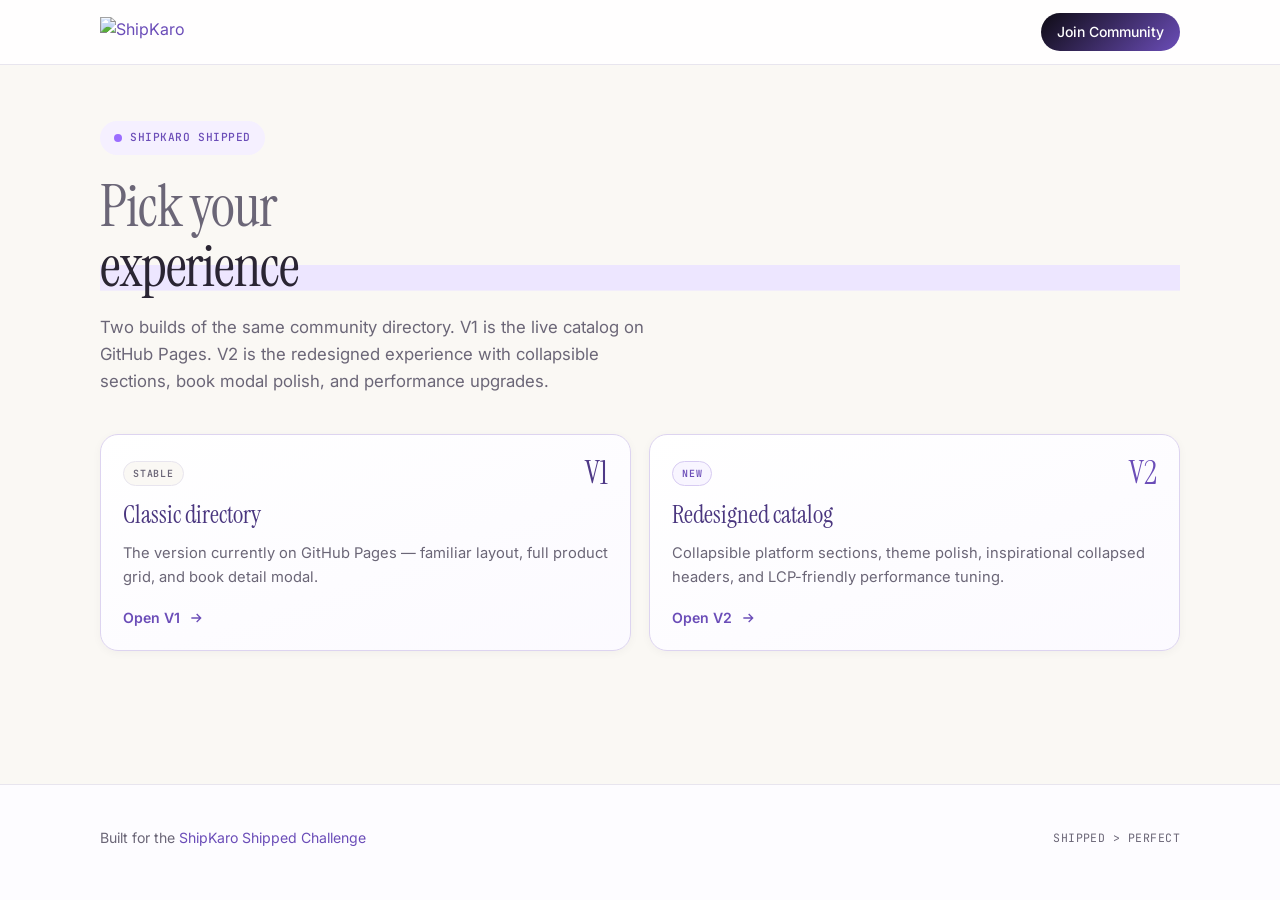
==== commit f2379736: "Split directory into version picker with v1 and v2 deployments. Root index is now a themed chooser l" ====
--- a/index.html
+++ b/index.html
@@ -3,150 +3,75 @@
 <head>
   <meta charset="UTF-8">
   <meta name="viewport" content="width=device-width, initial-scale=1.0">
-  <meta name="description" content="71 products shipped by the ShipKaro community — apps, web tools, AI products, and more.">
+  <meta name="description" content="ShipKaro Shipped community directory — choose a version to explore.">
   <title>Shipped — ShipKaro Community Directory</title>
-  <link rel="icon" href="assets/favicon.png" type="image/png">
-  <link rel="icon" type="image/png" href="assets/favicon.png" sizes="32x32">
-  <link rel="apple-touch-icon" href="assets/favicon.png">
+  <link rel="icon" href="v2/assets/favicon.png" type="image/png">
   <link rel="preconnect" href="https://fonts.googleapis.com">
   <link rel="preconnect" href="https://fonts.gstatic.com" crossorigin>
-  <link href="https://fonts.googleapis.com/css2?family=Instrument+Serif:ital@0;1&family=Inter:wght@400;450;500;600;700&family=JetBrains+Mono:wght@400;500&display=swap" rel="stylesheet">
-  <link rel="stylesheet" href="styles.css">
+  <link href="https://fonts.googleapis.com/css2?family=Instrument+Serif:ital@0;1&family=Inter:wght@400;450;500;600&family=JetBrains+Mono:wght@400;500&display=swap" rel="stylesheet">
+  <link rel="stylesheet" href="version.css">
 </head>
 <body>
-  <a href="#main" class="skip-link">Skip to products</a>
+  <header class="version-nav">
+    <div class="version-wrap version-nav-inner">
+      <a class="version-logo" href="https://www.shipkaro.dev/" target="_blank" rel="noopener">
+        <img src="https://www.shipkaro.dev/assets/shipkaro_logo_light.png" alt="ShipKaro" width="150" height="32" fetchpriority="high" decoding="async">
+      </a>
+      <a class="version-nav-link" href="https://shipkaro.dev/community" target="_blank" rel="noopener">Join Community</a>
+    </div>
+  </header>
 
-  <header class="v1-nav" id="site-nav">
-    <div class="v1-wrap v1-nav-inner">
-      <a class="v1-logo" href="https://www.shipkaro.dev/" target="_blank" rel="noopener">
-        <img src="https://www.shipkaro.dev/assets/shipkaro_logo_light.png" alt="shipkaro" width="150" height="32" fetchpriority="high">
-      </a>
-      <div class="v1-nav-links">
-        <a href="https://www.shipkaro.dev/">Home</a>
-        <a href="https://1dayapp.shipkaro.dev" target="_blank" rel="noopener">Build</a>
-        <a href="https://www.shipkaro.dev/events">Events</a>
-        <a href="#main" class="has-active" aria-current="page">Shipped <span class="v1-nav-dot" aria-hidden="true"></span></a>
-        <a class="v1-nav-cta" href="https://shipkaro.dev/community" target="_blank" rel="noopener">
-          <svg xmlns="http://www.w3.org/2000/svg" width="16" height="16" viewBox="0 0 24 24" fill="currentColor" aria-hidden="true"><path d="M17.472 14.382c-.297-.149-1.758-.867-2.03-.967-.273-.099-.471-.148-.67.15-.197.297-.767.966-.94 1.164-.173.199-.347.223-.644.075-.297-.15-1.255-.463-2.39-1.475-.883-.788-1.48-1.761-1.653-2.059-.173-.297-.018-.458.13-.606.134-.133.298-.347.446-.52.149-.174.198-.298.298-.497.099-.198.05-.371-.025-.52-.075-.149-.669-1.612-.916-2.207-.242-.579-.487-.5-.669-.51-.173-.008-.371-.01-.57-.01-.198 0-.52.074-.792.372-.272.297-1.04 1.016-1.04 2.479 0 1.462 1.065 2.875 1.213 3.074.149.198 2.096 3.2 5.077 4.487.709.306 1.262.489 1.694.625.712.227 1.36.195 1.871.118.571-.085 1.758-.719 2.006-1.413.248-.694.248-1.289.173-1.413-.074-.124-.272-.198-.57-.347m-5.421 7.403h-.004a9.87 9.87 0 01-5.031-1.378l-.361-.214-3.741.982.998-3.648-.235-.374a9.86 9.86 0 01-1.51-5.26c.001-5.45 4.436-9.884 9.888-9.884 2.64 0 5.122 1.03 6.988 2.898a9.825 9.825 0 012.893 6.994c-.003 5.45-4.437 9.884-9.885 9.884m8.413-18.297A11.815 11.815 0 0012.05 0C5.495 0 .16 5.335.157 11.892c0 2.096.547 4.142 1.588 5.945L.057 24l6.305-1.654a11.882 11.882 0 005.683 1.448h.005c6.554 0 11.89-5.335 11.893-11.893a11.821 11.821 0 00-3.48-8.413z"/></svg>
-          Join Community
+  <main class="version-main" id="main">
+    <div class="version-wrap">
+      <div class="version-badge">
+        <span class="version-badge-dot" aria-hidden="true"></span>
+        <span class="version-badge-text">ShipKaro Shipped</span>
+      </div>
+
+      <h1 class="version-title">
+        <span class="version-title-muted">Pick your</span>
+        <span class="version-title-highlight">experience</span>
+      </h1>
+
+      <p class="version-lead">
+        Two builds of the same community directory. V1 is the live catalog on GitHub Pages. V2 is the redesigned experience with collapsible sections, book modal polish, and performance upgrades.
+      </p>
+
+      <div class="version-grid" role="list">
+        <a class="version-card version-card--v1" href="v1/" role="listitem">
+          <div class="version-card-top">
+            <span class="version-card-label">Stable</span>
+            <span class="version-card-id">V1</span>
+          </div>
+          <h2 class="version-card-title">Classic directory</h2>
+          <p class="version-card-desc">The version currently on GitHub Pages — familiar layout, full product grid, and book detail modal.</p>
+          <span class="version-card-cta">
+            Open V1
+            <svg width="16" height="16" viewBox="0 0 24 24" fill="none" stroke="currentColor" stroke-width="2" aria-hidden="true"><path d="M5 12h14M13 6l6 6-6 6"/></svg>
+          </span>
+        </a>
+
+        <a class="version-card version-card--v2" href="v2/" role="listitem">
+          <div class="version-card-top">
+            <span class="version-card-label version-card-label--new">New</span>
+            <span class="version-card-id">V2</span>
+          </div>
+          <h2 class="version-card-title">Redesigned catalog</h2>
+          <p class="version-card-desc">Collapsible platform sections, theme polish, inspirational collapsed headers, and LCP-friendly performance tuning.</p>
+          <span class="version-card-cta">
+            Open V2
+            <svg width="16" height="16" viewBox="0 0 24 24" fill="none" stroke="currentColor" stroke-width="2" aria-hidden="true"><path d="M5 12h14M13 6l6 6-6 6"/></svg>
+          </span>
         </a>
       </div>
     </div>
-  </header>
-
-  <main id="main">
-    <section class="hero">
-      <div class="hero-inner">
-        <div class="hero-copy">
-          <div class="badge">
-            <span class="badge-dot" aria-hidden="true"></span>
-            <span class="badge-text">Wall of shipped · Community builds</span>
-          </div>
-          <h1 class="hero-title">
-            <span class="strike">Perfecting.</span>
-            <span class="highlight">Shipped.</span>
-          </h1>
-          <p class="hero-desc">
-            Real products built and launched by Pakistan's indie hackers — Android apps, iOS tools, web SaaS, AI utilities, and more from the ShipKaro community.
-          </p>
-          <div class="hero-stats">
-            <div class="stat-block">
-              <span class="stat-number" id="total-count" data-target="71">0</span>
-              <span class="stat-label">products shipped</span>
-            </div>
-            <div class="stat-block">
-              <span class="stat-number" id="visible-count">0</span>
-              <span class="stat-label">showing now</span>
-            </div>
-          </div>
-        </div>
-
-        <aside class="hero-panel" aria-label="Directory controls">
-          <div class="panel-icon" aria-hidden="true">
-            <svg width="20" height="20" viewBox="0 0 14 14" fill="none"><path d="M3 10V4h5.5M8.5 4L11 6.5M11 6.5L8.5 9" stroke="currentColor" stroke-width="1.5" stroke-linecap="round" stroke-linejoin="round"/></svg>
-          </div>
-          <h2 class="panel-title">find a ship</h2>
-          <p class="panel-desc">Search and sort the full directory. Use category tabs below to browse by platform.</p>
-
-          <label class="search-wrap">
-            <span class="visually-hidden">Search products</span>
-            <svg class="search-icon" width="18" height="18" viewBox="0 0 24 24" fill="none" stroke="currentColor" stroke-width="2" aria-hidden="true"><circle cx="11" cy="11" r="8"/><path d="M21 21l-4.35-4.35"/></svg>
-            <input type="search" id="search" placeholder="Search name or description…" autocomplete="off" enterkeyhint="search">
-          </label>
-
-          <div class="control-row">
-            <label class="select-wrap">
-              <span class="control-label">Sort by</span>
-              <select id="sort">
-                <option value="name-asc">Name A → Z</option>
-                <option value="name-desc">Name Z → A</option>
-                <option value="type">Type</option>
-                <option value="has-link">Has link first</option>
-              </select>
-            </label>
-          </div>
-
-        </aside>
-      </div>
-    </section>
-
-    <section class="grid-section" aria-live="polite" aria-atomic="false">
-      <div class="filters-shell">
-        <nav class="category-tabs" id="category-tabs" role="tablist" aria-label="Filter by category">
-          <!-- populated by JS -->
-        </nav>
-        <div class="filters-shell-actions">
-          <button type="button" class="clear-filters-btn is-dimmed" id="clear-filters" disabled aria-label="Clear all filters">
-            <svg width="14" height="14" viewBox="0 0 24 24" fill="none" stroke="currentColor" stroke-width="2.5" aria-hidden="true"><path d="M18 6L6 18M6 6l12 12"/></svg>
-            <span class="clear-filters-text">Clear filters</span>
-          </button>
-        </div>
-      </div>
-
-      <div class="grid-toolbar">
-        <p class="results-text" id="results-text">Loading products…</p>
-      </div>
-      <div class="product-grid" id="product-grid" role="list"></div>
-      <div class="empty-state" id="empty-state" hidden>
-        <p class="empty-title">No ships found</p>
-        <p class="empty-desc">Try a different search or clear your filters.</p>
-      </div>
-    </section>
   </main>
 
-  <div class="detail-overlay" id="detail-overlay" hidden>
-    <div class="detail-backdrop" data-close aria-hidden="true"></div>
-    <div class="detail-book" id="detail-book" role="dialog" aria-modal="true" aria-labelledby="detail-title">
-      <div class="book-cover" aria-hidden="true">
-        <div class="book-cover-spine">
-          <span class="book-spine-grooves" aria-hidden="true"></span>
-          <span class="book-spine-initials" aria-hidden="true">SK</span>
-        </div>
-        <div class="book-cover-face">
-          <span class="book-cover-sheen" aria-hidden="true"></span>
-          <div class="book-cover-emblem">
-            <img src="assets/favicon.png" alt="" class="book-cover-icon" width="24" height="24">
-          </div>
-          <span class="book-cover-label">shipkaro</span>
-          <span class="book-cover-sub">shipped directory</span>
-          <span class="book-cover-foil" aria-hidden="true">shipped &gt; perfect</span>
-        </div>
-      </div>
-      <div class="book-page">
-        <button type="button" class="book-close" id="detail-close" aria-label="Close details">×</button>
-        <div class="book-page-inner" id="detail-content"></div>
-      </div>
-    </div>
-  </div>
-
-  <footer class="site-footer">
-    <div class="footer-inner">
+  <footer class="version-footer">
+    <div class="version-wrap version-footer-inner">
       <p>Built for the <a href="https://1dayapp.shipkaro.dev/challenge.html">ShipKaro Shipped Challenge</a></p>
-      <p class="footer-mono">shipped &gt; perfect</p>
+      <p class="version-footer-mono">shipped &gt; perfect</p>
     </div>
   </footer>
-
-  <script src="icons.js" defer></script>
-  <script src="app.js" defer></script>
 </body>
 </html>
--- a/version.css
+++ b/version.css
@@ -0,0 +1,289 @@
+:root {
+  --purple: #9B6DFF;
+  --purple-deep: #6B4DB8;
+  --purple-soft: #F5F0FF;
+  --purple-light: #EDE6FF;
+  --paper: #FFFFFF;
+  --soft: #FAF8F4;
+  --ink: #0E0B14;
+  --ink-2: #2A2533;
+  --mute: #6B6677;
+  --rule: #E8E5EE;
+  --font-display: "Instrument Serif", Georgia, serif;
+  --font-body: "Inter", system-ui, sans-serif;
+  --font-mono: "JetBrains Mono", ui-monospace, monospace;
+}
+
+*, *::before, *::after { box-sizing: border-box; }
+
+body {
+  margin: 0;
+  min-height: 100vh;
+  display: flex;
+  flex-direction: column;
+  font-family: var(--font-body);
+  font-size: 16px;
+  line-height: 1.6;
+  color: var(--ink-2);
+  background: var(--soft);
+}
+
+a { color: var(--purple-deep); text-decoration: none; }
+a:hover { color: var(--purple); }
+
+.version-wrap {
+  width: min(1080px, calc(100% - 40px));
+  margin: 0 auto;
+}
+
+.version-nav {
+  position: sticky;
+  top: 0;
+  z-index: 10;
+  background: rgba(255, 255, 255, 0.92);
+  border-bottom: 1px solid var(--rule);
+}
+
+.version-nav-inner {
+  display: flex;
+  align-items: center;
+  justify-content: space-between;
+  gap: 16px;
+  min-height: 64px;
+}
+
+.version-logo img {
+  display: block;
+  height: 30px;
+  width: auto;
+}
+
+.version-nav-link {
+  font-size: 14px;
+  font-weight: 500;
+  padding: 8px 16px;
+  border-radius: 999px;
+  background: linear-gradient(135deg, var(--ink), var(--purple-deep));
+  color: #fff;
+  transition: transform 180ms ease, box-shadow 180ms ease;
+}
+
+.version-nav-link:hover {
+  color: #fff;
+  transform: translateY(-1px);
+  box-shadow: 0 6px 18px rgba(107, 77, 184, 0.24);
+}
+
+.version-main {
+  flex: 1;
+  padding: 56px 0 72px;
+}
+
+.version-badge {
+  display: inline-flex;
+  align-items: center;
+  gap: 8px;
+  padding: 8px 14px;
+  margin-bottom: 22px;
+  border-radius: 999px;
+  background: var(--purple-soft);
+}
+
+.version-badge-dot {
+  width: 8px;
+  height: 8px;
+  border-radius: 50%;
+  background: var(--purple);
+}
+
+.version-badge-text {
+  font-family: var(--font-mono);
+  font-size: 0.7rem;
+  font-weight: 500;
+  letter-spacing: 0.05em;
+  text-transform: uppercase;
+  color: var(--purple-deep);
+}
+
+.version-title {
+  margin: 0 0 16px;
+  font-family: var(--font-display);
+  font-weight: 400;
+  font-size: clamp(2.4rem, 6vw, 3.6rem);
+  line-height: 1.05;
+  letter-spacing: -0.02em;
+}
+
+.version-title-muted {
+  display: block;
+  color: var(--mute);
+}
+
+.version-title-highlight {
+  display: block;
+  background: linear-gradient(var(--purple-light), var(--purple-light)) no-repeat;
+  background-size: 100% 42%;
+  background-position: 0 78%;
+}
+
+.version-lead {
+  max-width: 560px;
+  margin: 0 0 40px;
+  font-size: 1.05rem;
+  color: var(--mute);
+}
+
+.version-grid {
+  display: grid;
+  grid-template-columns: repeat(2, minmax(0, 1fr));
+  gap: 18px;
+}
+
+.version-card {
+  display: flex;
+  flex-direction: column;
+  gap: 12px;
+  min-height: 100%;
+  padding: 22px 22px 20px;
+  border-radius: 18px;
+  border: 1px solid color-mix(in srgb, var(--purple) 14%, var(--rule));
+  background: linear-gradient(160deg, var(--paper), color-mix(in srgb, var(--purple-soft) 35%, var(--paper)));
+  box-shadow: 0 2px 10px rgba(14, 11, 20, 0.04);
+  color: inherit;
+  transition: transform 200ms ease, box-shadow 200ms ease, border-color 200ms ease;
+}
+
+.version-card:hover {
+  color: inherit;
+  transform: translateY(-3px);
+  border-color: color-mix(in srgb, var(--purple) 28%, var(--rule));
+  box-shadow: 0 14px 36px rgba(107, 77, 184, 0.12);
+}
+
+.version-card-top {
+  display: flex;
+  align-items: center;
+  justify-content: space-between;
+  gap: 12px;
+}
+
+.version-card-label {
+  font-family: var(--font-mono);
+  font-size: 0.62rem;
+  font-weight: 600;
+  letter-spacing: 0.08em;
+  text-transform: uppercase;
+  color: var(--mute);
+  padding: 4px 9px;
+  border-radius: 999px;
+  border: 1px solid var(--rule);
+  background: var(--soft);
+}
+
+.version-card-label--new {
+  color: var(--purple-deep);
+  border-color: color-mix(in srgb, var(--purple) 22%, var(--rule));
+  background: color-mix(in srgb, var(--purple-soft) 70%, #fff);
+}
+
+.version-card-id {
+  font-family: var(--font-display);
+  font-size: 2rem;
+  line-height: 1;
+  color: color-mix(in srgb, var(--ink) 30%, var(--purple-deep));
+}
+
+.version-card--v2 .version-card-id {
+  color: var(--purple-deep);
+}
+
+.version-card-title {
+  margin: 0;
+  font-family: var(--font-display);
+  font-size: 1.55rem;
+  font-weight: 400;
+  line-height: 1.15;
+  color: color-mix(in srgb, var(--ink) 35%, var(--purple-deep));
+}
+
+.version-card-desc {
+  margin: 0;
+  flex: 1;
+  font-size: 0.92rem;
+  line-height: 1.6;
+  color: var(--mute);
+}
+
+.version-card-cta {
+  display: inline-flex;
+  align-items: center;
+  gap: 8px;
+  margin-top: 6px;
+  font-size: 0.88rem;
+  font-weight: 600;
+  color: var(--purple-deep);
+}
+
+.version-card:hover .version-card-cta {
+  color: var(--purple);
+}
+
+.version-card-cta svg {
+  transition: transform 180ms ease;
+}
+
+.version-card:hover .version-card-cta svg {
+  transform: translateX(3px);
+}
+
+.version-footer {
+  padding: 28px 0 36px;
+  border-top: 1px solid var(--rule);
+  background: color-mix(in srgb, var(--purple-soft) 18%, var(--paper));
+}
+
+.version-footer-inner {
+  display: flex;
+  flex-wrap: wrap;
+  align-items: center;
+  justify-content: space-between;
+  gap: 12px;
+  font-size: 0.88rem;
+  color: var(--mute);
+}
+
+.version-footer-mono {
+  margin: 0;
+  font-family: var(--font-mono);
+  font-size: 0.72rem;
+  letter-spacing: 0.04em;
+  text-transform: uppercase;
+}
+
+@media (max-width: 720px) {
+  .version-main {
+    padding: 40px 0 56px;
+  }
+
+  .version-grid {
+    grid-template-columns: 1fr;
+  }
+
+  .version-nav-link {
+    font-size: 13px;
+    padding: 7px 12px;
+  }
+}
+
+@media (prefers-reduced-motion: reduce) {
+  .version-card,
+  .version-card-cta svg,
+  .version-nav-link {
+    transition: none;
+  }
+
+  .version-card:hover,
+  .version-nav-link:hover {
+    transform: none;
+  }
+}
